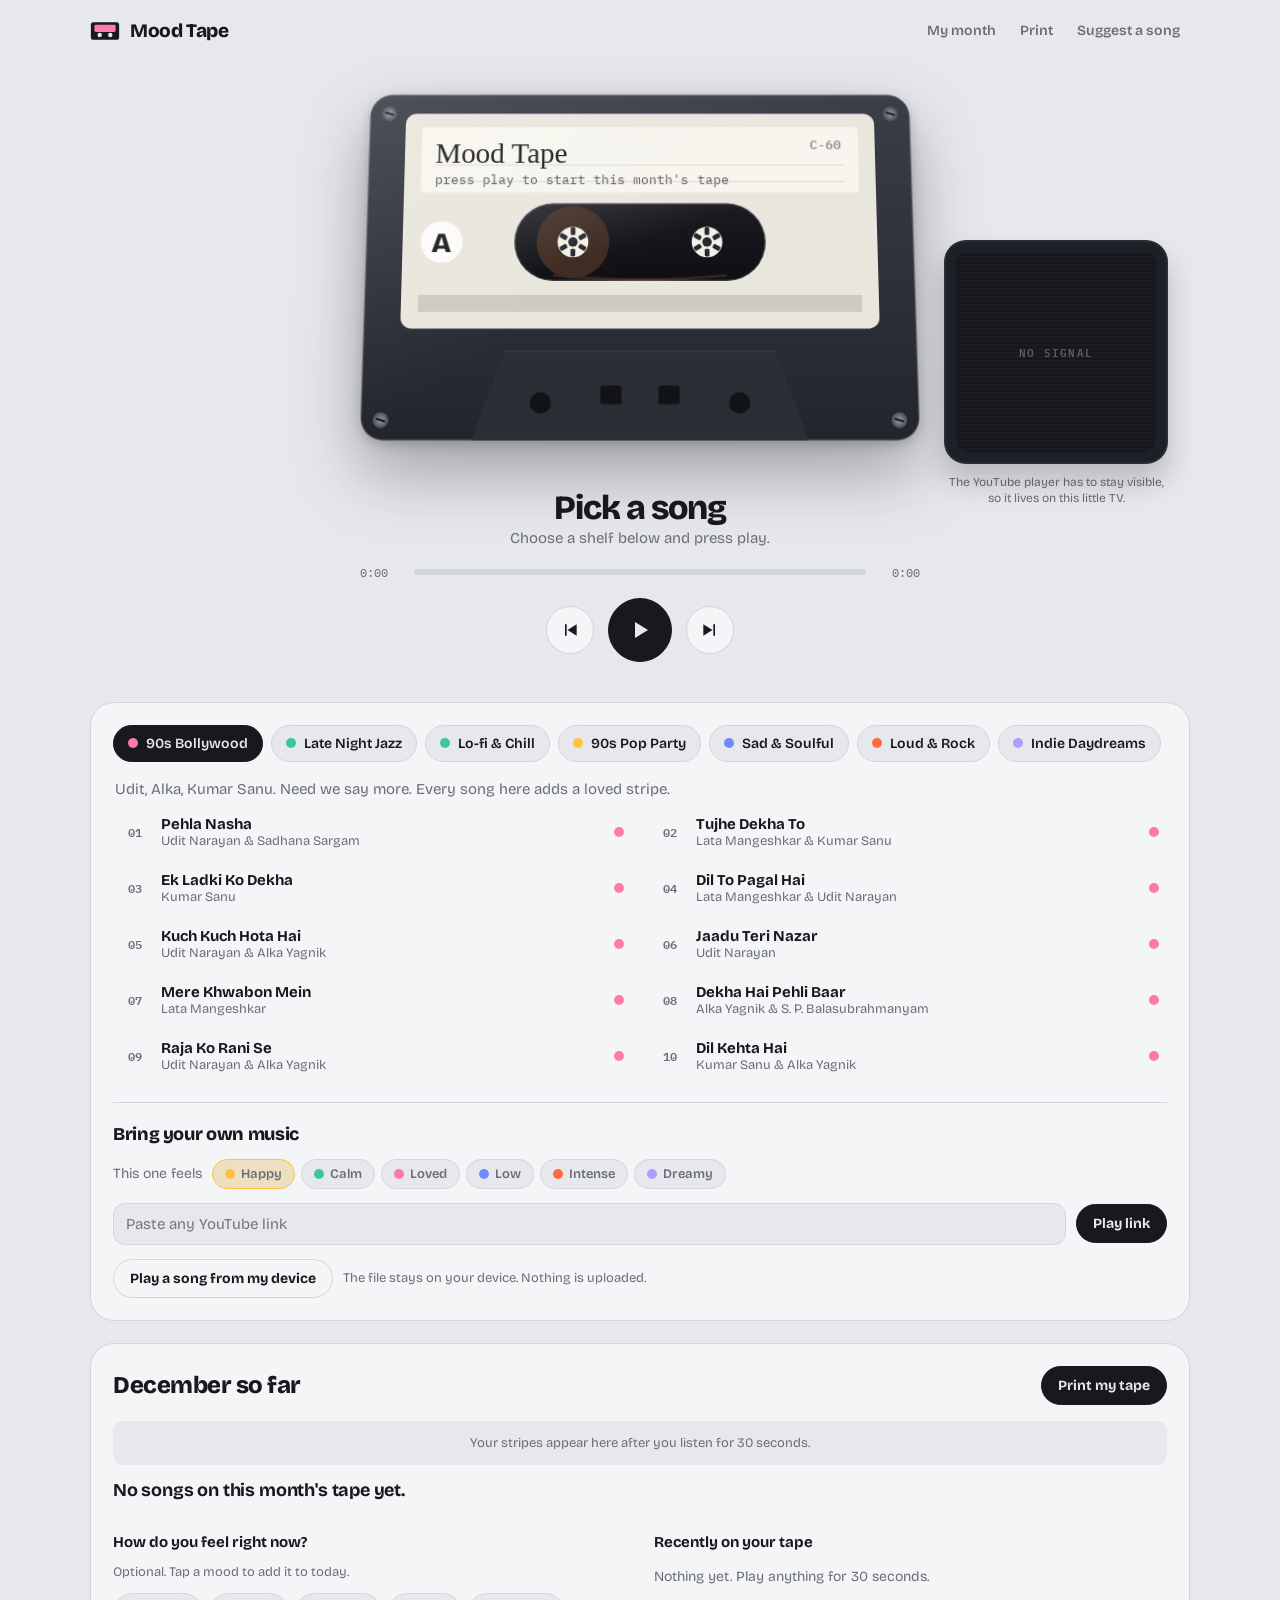
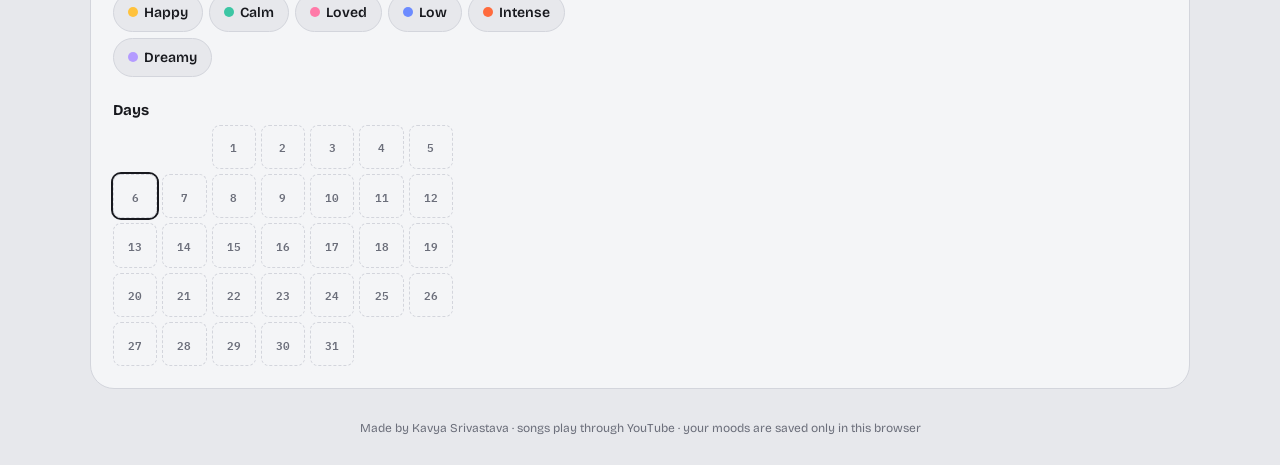
==== index.html @ 95b9fbf2 "Mood Tape: music player with monthly mood cassette and print studio Co-Authored-By: Claude Opus 5.5 " ====
<!doctype html>
<html lang="en">
<head>
<meta charset="utf-8">
<meta name="viewport" content="width=device-width, initial-scale=1, viewport-fit=cover">
<title>Mood Tape</title>
<meta name="description" content="Listen to music and watch your month turn into a cassette of moods.">
<link rel="preconnect" href="https://fonts.googleapis.com">
<link rel="preconnect" href="https://fonts.gstatic.com" crossorigin>
<link rel="stylesheet" href="https://fonts.googleapis.com/css2?family=Bricolage+Grotesque:opsz,wght@12..96,400;12..96,600;12..96,800&family=IBM+Plex+Mono:wght@400;600&family=Permanent+Marker&display=swap">
<link rel="stylesheet" href="style.css">
</head>
<body>

<header class="top">
  <a class="brand" href="#listen">
    <svg viewBox="0 0 34 22" aria-hidden="true"><rect x="1" y="1" width="32" height="20" rx="3" fill="currentColor"/><rect x="5" y="4" width="24" height="8" rx="1.5" fill="#FF7AA8"/><circle cx="11" cy="15.5" r="2.5" fill="var(--bg)"/><circle cx="23" cy="15.5" r="2.5" fill="var(--bg)"/></svg>
    Mood Tape
  </a>
  <nav>
    <a href="#month">My month</a>
    <a href="print.html">Print</a>
    <button class="link" id="suggestBtn">Suggest a song</button>
  </nav>
</header>

<main>
  <p class="warn" id="fileWarn" hidden>You opened this file straight from your computer, so YouTube songs won't play. Run it from a local server or the live site. See README.md.</p>

  <!-- ===== Stage: one cassette ===== -->
  <section class="stage" id="listen">
    <div class="deck">
      <div class="cassette-holder" id="cassette"></div>
      <div class="now">
        <span class="moodtag" id="nowMood"></span>
        <h1 id="nowTitle">Pick a song</h1>
        <p id="nowArtist">Choose a shelf below and press play.</p>
      </div>
      <div class="progress">
        <span id="tCur">0:00</span>
        <div class="bar" id="seek" role="slider" aria-label="Song position" aria-valuemin="0" aria-valuemax="100" aria-valuenow="0" tabindex="0"><i id="fill"></i></div>
        <span id="tDur">0:00</span>
      </div>
      <div class="controls">
        <button class="ctl" id="prevBtn" aria-label="Previous song"><svg viewBox="0 0 24 24"><path d="M6 5h2v14H6zM20 5v14L9 12z"/></svg></button>
        <button class="ctl play" id="playBtn" aria-label="Play"><svg viewBox="0 0 24 24" id="playIcon"><path d="M7 4v16l13-8z"/></svg></button>
        <button class="ctl" id="nextBtn" aria-label="Next song"><svg viewBox="0 0 24 24"><path d="M16 5h2v14h-2zM4 5v14l11-7z"/></svg></button>
      </div>
    </div>
    <aside class="screen">
      <div class="screen-frame"><div id="yt"></div><div class="screen-off" id="screenOff">no signal</div></div>
      <p>The YouTube player has to stay visible, so it lives on this little TV.</p>
    </aside>
  </section>

  <!-- ===== Shelves ===== -->
  <section class="shelves">
    <div class="tabs" id="tabs" role="tablist" aria-label="Music shelves"></div>
    <p class="blurb" id="blurb"></p>
    <ol class="songs" id="songs"></ol>

    <div class="byo">
      <h2>Bring your own music</h2>
      <div class="byo-mood">
        <span>This one feels</span>
        <div class="chips" id="byoMoods"></div>
      </div>
      <form class="byo-row" id="linkForm">
        <label class="sr" for="linkIn">YouTube link</label>
        <input id="linkIn" type="url" placeholder="Paste any YouTube link" autocomplete="off">
        <button class="btn" type="submit">Play link</button>
      </form>
      <div class="byo-row">
        <label class="btn ghost" for="fileIn">Play a song from my device</label>
        <input id="fileIn" type="file" accept="audio/*" class="sr">
        <span class="hint">The file stays on your device. Nothing is uploaded.</span>
      </div>
    </div>
  </section>

  <!-- ===== My month ===== -->
  <section class="month" id="month">
    <div class="month-head">
      <h2 id="monthTitle">My month</h2>
      <a class="btn" href="print.html">Print my tape</a>
    </div>
    <div class="stripes" id="stripes"></div>
    <p class="insight" id="insight"></p>
    <div class="legend" id="legend"></div>

    <div class="month-grid">
      <div>
        <h3>How do you feel right now?</h3>
        <p class="hint">Optional. Tap a mood to add it to today.</p>
        <div class="chips big" id="checkin"></div>
        <h3 class="mt">Days</h3>
        <div class="cal" id="cal"></div>
      </div>
      <div>
        <h3>Recently on your tape</h3>
        <ol class="recent" id="recent"></ol>
      </div>
    </div>
  </section>
</main>

<footer>Made by Kavya Srivastava · songs play through YouTube · your moods are saved only in this browser</footer>

<div class="toast" id="toast" role="status" aria-live="polite"></div>
<audio id="audio" preload="metadata"></audio>

<script src="songs.js"></script>
<script src="shared.js"></script>
<script src="app.js"></script>
<script src="https://www.youtube.com/iframe_api"></script>
</body>
</html>
---- style.css ----
/* Mood Tape: one realistic cassette in the middle of a quiet page. */
:root{
  --bg:#E7E8EC; --panel:#F4F5F7; --ink:#18191E; --muted:#6B6E7A; --line:#D3D5DC; --accent:#FF7AA8;
  --f-ui:"Bricolage Grotesque",system-ui,-apple-system,"Segoe UI",sans-serif;
  --f-mono:"IBM Plex Mono",ui-monospace,Menlo,Consolas,monospace;
  --f-hand:"Permanent Marker","Marker Felt",cursive;
}
@media (prefers-color-scheme:dark){
  :root{ --bg:#111216; --panel:#1A1B21; --ink:#ECEDF2; --muted:#8E91A0; --line:#2A2C35; color-scheme:dark }
}
*{box-sizing:border-box}
html{scroll-behavior:smooth}
body{margin:0;background:var(--bg);color:var(--ink);font-family:var(--f-ui);-webkit-font-smoothing:antialiased;font-size:15px;
  padding-left:max(16px,env(safe-area-inset-left));padding-right:max(16px,env(safe-area-inset-right))}
button,input{font:inherit;color:inherit}
button{cursor:pointer}
:focus-visible{outline:2px solid var(--accent);outline-offset:2px;border-radius:6px}
.sr{position:absolute;width:1px;height:1px;overflow:hidden;clip:rect(0 0 0 0);white-space:nowrap}
.hint{color:var(--muted);font-size:13px}
h2{font-size:24px;font-weight:800;letter-spacing:-.02em;margin:0}
h3{font-size:15px;font-weight:700;margin:0 0 6px}
.mt{margin-top:24px}

.top{max-width:1100px;margin:0 auto;display:flex;align-items:center;gap:16px;padding-block:calc(14px + env(safe-area-inset-top)) 14px}
.brand{display:flex;align-items:center;gap:10px;font-weight:800;font-size:19px;letter-spacing:-.02em;text-decoration:none;color:var(--ink);margin-right:auto}
.brand svg{width:30px;height:20px}
nav{display:flex;gap:4px;flex-wrap:wrap}
nav a,.link{color:var(--muted);text-decoration:none;font-weight:600;font-size:14px;padding:8px 10px;border-radius:999px;background:none;border:0}
nav a:hover,.link:hover{color:var(--ink)}
main{max-width:1100px;margin:0 auto}
.warn{background:#FFE7A3;color:#3A2F00;border-radius:12px;padding:12px 14px;font-size:14px}

/* stage */
.stage{display:grid;grid-template-columns:1fr minmax(0,560px) 1fr;align-items:center;gap:24px;padding-block:24px 40px}
.deck{grid-column:2;display:flex;flex-direction:column;align-items:center;gap:18px;min-width:0}
.cassette-holder{width:100%;perspective:900px}
.cassette{width:100%;height:auto;display:block;filter:drop-shadow(0 28px 34px rgba(0,0,0,.28)) drop-shadow(0 4px 6px rgba(0,0,0,.2));transform:rotateX(6deg);transition:transform .6s cubic-bezier(.2,.8,.2,1)}
.cassette.playing{transform:rotateX(0) translateY(-4px)}
.cassette .hub{transform-box:fill-box;transform-origin:center}
.cassette.playing .hub{animation:spin 1.6s linear infinite}
@keyframes spin{to{transform:rotate(-360deg)}}
.now{text-align:center;min-width:0;max-width:100%}
.now h1{font-size:clamp(24px,4vw,34px);font-weight:800;letter-spacing:-.03em;margin:8px 0 2px;line-height:1.1;text-wrap:balance;overflow-wrap:anywhere}
.now p{margin:0;color:var(--muted)}
.moodtag{display:inline-flex;align-items:center;gap:6px;font:600 11px var(--f-mono);letter-spacing:.1em;text-transform:uppercase;color:var(--muted);min-height:16px}
.moodtag i{width:10px;height:10px;border-radius:50%}
.progress{display:grid;grid-template-columns:44px 1fr 44px;gap:10px;align-items:center;width:100%;font:400 12px var(--f-mono);color:var(--muted);font-variant-numeric:tabular-nums}
.progress span:last-child{text-align:right}
.bar{height:6px;border-radius:3px;background:var(--line);cursor:pointer;position:relative}
.bar i{position:absolute;left:0;top:0;bottom:0;width:0;border-radius:3px;background:var(--ink)}
.controls{display:flex;gap:14px;align-items:center}
.ctl{width:48px;height:48px;border-radius:50%;border:1px solid var(--line);background:var(--panel);display:grid;place-items:center}
.ctl svg{width:20px;height:20px;fill:var(--ink)}
.ctl.play{width:64px;height:64px;background:var(--ink);border-color:var(--ink)}
.ctl.play svg{fill:var(--bg);width:24px;height:24px}
.ctl:active{transform:scale(.95)}

.screen{grid-column:3;justify-self:start;width:224px;text-align:center}
.screen-frame{position:relative;width:224px;height:224px;border-radius:22px;background:#1E2027;padding:12px;box-shadow:inset 0 0 0 2px rgba(255,255,255,.06),0 18px 30px rgba(0,0,0,.2)}
.screen-frame iframe,#yt{width:200px;height:200px;border-radius:12px;display:block}
.screen-off{position:absolute;inset:12px;border-radius:12px;display:grid;place-items:center;background:repeating-linear-gradient(0deg,#16171C 0 2px,#1B1C22 2px 4px);color:#5A5D69;font:600 11px var(--f-mono);letter-spacing:.12em;text-transform:uppercase;pointer-events:none}
.screen p{font-size:12px;color:var(--muted);line-height:1.4;margin:10px 4px 0}

/* shelves */
.shelves,.month{background:var(--panel);border:1px solid var(--line);border-radius:24px;padding:22px;margin-bottom:22px}
.tabs{display:flex;gap:8px;overflow-x:auto;padding-bottom:4px;scrollbar-width:thin}
.tab{flex:none;display:flex;align-items:center;gap:8px;border:1px solid var(--line);background:var(--bg);border-radius:999px;padding:9px 14px;font-weight:600;font-size:14px;white-space:nowrap}
.tab i{width:10px;height:10px;border-radius:50%}
.tab[aria-selected="true"]{background:var(--ink);color:var(--bg);border-color:var(--ink)}
.blurb{color:var(--muted);margin:14px 2px 8px}
.songs{list-style:none;margin:0;padding:0;display:grid;grid-template-columns:repeat(2,minmax(0,1fr));gap:4px 16px}
.song{display:grid;grid-template-columns:28px minmax(0,1fr) auto;gap:12px;align-items:center;width:100%;text-align:left;background:none;border:0;border-radius:12px;padding:9px 8px}
.song:hover{background:var(--bg)}
.song.on{background:var(--bg)}
.song .n{font:600 12px var(--f-mono);color:var(--muted);text-align:center}
.song.on .n{color:var(--accent)}
.song b{display:block;font-weight:700;white-space:nowrap;overflow:hidden;text-overflow:ellipsis}
.song small{display:block;color:var(--muted);font-size:13px;white-space:nowrap;overflow:hidden;text-overflow:ellipsis}
.song .dot{width:10px;height:10px;border-radius:50%}

.byo{border-top:1px solid var(--line);margin-top:20px;padding-top:20px;display:flex;flex-direction:column;gap:14px}
.byo h2{font-size:18px}
.byo-mood{display:flex;flex-wrap:wrap;align-items:center;gap:10px;font-size:14px;color:var(--muted)}
.byo-row{display:flex;flex-wrap:wrap;gap:10px;align-items:center}
.byo-row input[type=url]{flex:1 1 240px;min-width:0;background:var(--bg);border:1px solid var(--line);border-radius:12px;padding:11px 12px}
.btn{display:inline-flex;align-items:center;gap:8px;border:1px solid var(--ink);background:var(--ink);color:var(--bg);border-radius:999px;padding:10px 16px;font-weight:700;font-size:14px;text-decoration:none;cursor:pointer}
.btn.ghost{background:none;color:var(--ink);border-color:var(--line)}
.chips{display:flex;flex-wrap:wrap;gap:6px}
.chip{display:inline-flex;align-items:center;gap:6px;border:1.5px solid var(--line);background:var(--bg);border-radius:999px;padding:6px 12px;font-weight:600;font-size:13px}
.chip i{width:10px;height:10px;border-radius:50%}
.chip[aria-pressed="true"]{border-color:var(--c);background:color-mix(in srgb,var(--c) 25%,var(--bg))}
.chips.big .chip{padding:10px 14px;font-size:14px}

/* month */
.month-head{display:flex;flex-wrap:wrap;align-items:center;justify-content:space-between;gap:12px;margin-bottom:16px}
.stripes{display:flex;height:44px;border-radius:10px;overflow:hidden;background:var(--bg)}
.stripes i{flex:1 1 0;min-width:2px}
.stripes .empty{flex:1;display:grid;place-items:center;color:var(--muted);font-size:13px}
.insight{font-size:18px;font-weight:700;margin:14px 0 8px;letter-spacing:-.01em}
.legend{display:flex;flex-wrap:wrap;gap:6px 14px;font-size:13px;color:var(--muted)}
.legend span{display:inline-flex;align-items:center;gap:6px}
.legend i{width:10px;height:10px;border-radius:3px}
.month-grid{display:grid;grid-template-columns:1fr 1fr;gap:28px;margin-top:24px}
.cal{display:grid;grid-template-columns:repeat(7,minmax(0,1fr));gap:5px;max-width:340px}
.cal span{aspect-ratio:1;border-radius:8px;border:1.5px dashed var(--line);display:grid;place-items:center;font:600 11px var(--f-mono);color:var(--muted)}
.cal span.has{border:0;color:#18191E}
.cal span.today{box-shadow:0 0 0 2px var(--ink)}
.recent{list-style:none;margin:8px 0 0;padding:0;display:flex;flex-direction:column}
.recent li{display:grid;grid-template-columns:10px minmax(0,1fr) auto;gap:12px;align-items:center;padding:9px 0;border-bottom:1px solid var(--line);font-size:14px}
.recent li i{width:10px;height:10px;border-radius:50%}
.recent li span{white-space:nowrap;overflow:hidden;text-overflow:ellipsis}
.recent li small{color:var(--muted);font:400 11px var(--f-mono)}
.recent .none{color:var(--muted);display:block;border:0}

footer{max-width:1100px;margin:0 auto;padding-block:10px calc(30px + env(safe-area-inset-bottom));color:var(--muted);font-size:12px;text-align:center}
.toast{position:fixed;left:50%;bottom:calc(20px + env(safe-area-inset-bottom));transform:translate(-50%,20px);opacity:0;background:var(--ink);color:var(--bg);padding:10px 16px;border-radius:999px;font-weight:600;font-size:14px;transition:all .25s;pointer-events:none;max-width:calc(100% - 32px);text-align:center;z-index:9}
.toast.show{opacity:1;transform:translate(-50%,0)}

@media (max-width:980px){
  .stage{grid-template-columns:1fr}
  .deck{grid-column:1;max-width:560px;margin:0 auto;width:100%}
  .screen{grid-column:1;justify-self:center}
}
@media (max-width:680px){
  .songs{grid-template-columns:1fr}
  .month-grid{grid-template-columns:1fr}
}
@media (prefers-reduced-motion:reduce){
  html{scroll-behavior:auto}
  .cassette.playing .hub{animation:none}
  .cassette{transition:none}
}
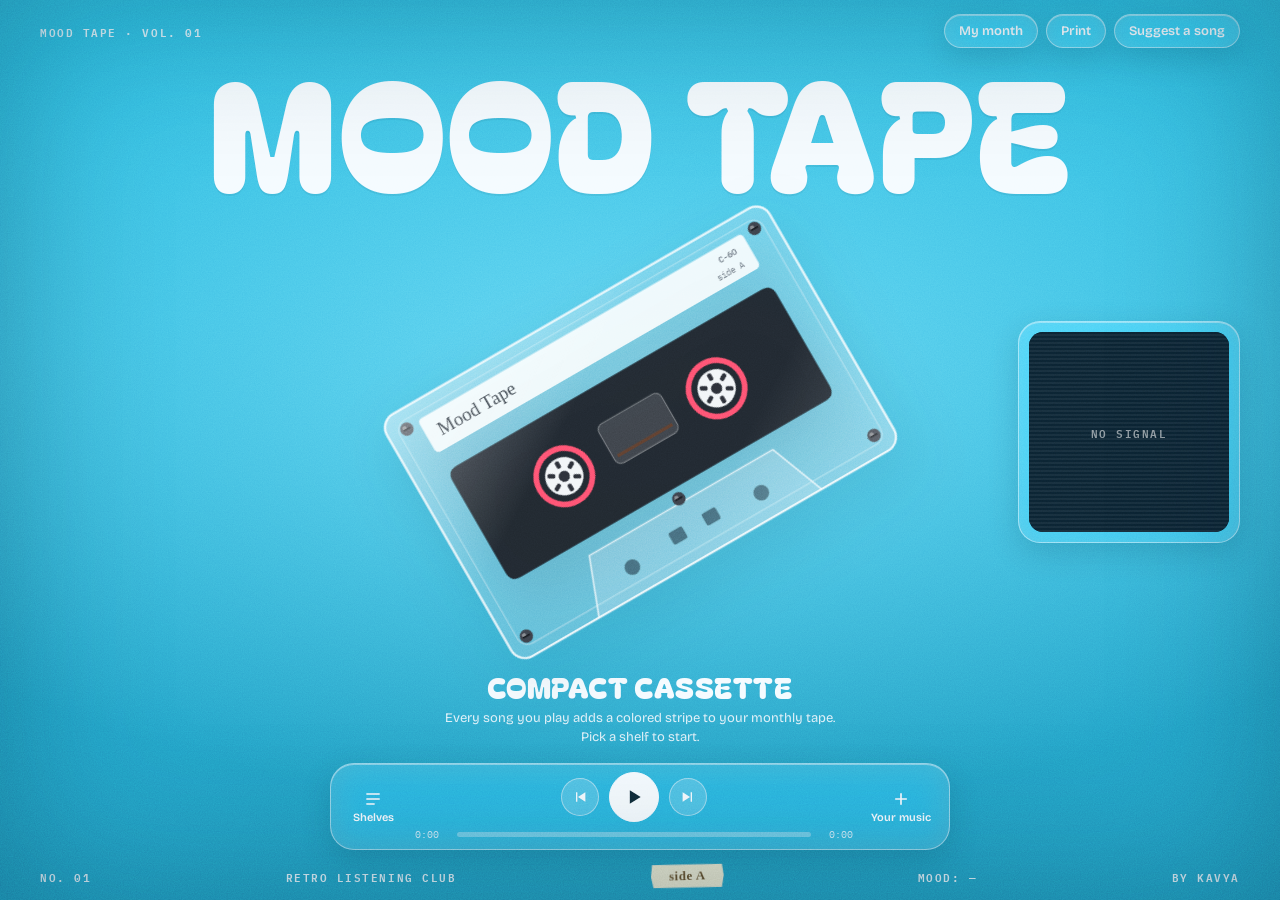
==== commit fd798fb5: "Poster-style landing page: one screen, glass panels, see-through cassette Co-Authored-By: Claude Opu" ====
--- a/index.html
+++ b/index.html
@@ -7,105 +7,113 @@
 <meta name="description" content="Listen to music and watch your month turn into a cassette of moods.">
 <link rel="preconnect" href="https://fonts.googleapis.com">
 <link rel="preconnect" href="https://fonts.gstatic.com" crossorigin>
-<link rel="stylesheet" href="https://fonts.googleapis.com/css2?family=Bricolage+Grotesque:opsz,wght@12..96,400;12..96,600;12..96,800&family=IBM+Plex+Mono:wght@400;600&family=Permanent+Marker&display=swap">
-<link rel="stylesheet" href="style.css">
+<link rel="stylesheet" href="https://fonts.googleapis.com/css2?family=Bagel+Fat+One&family=Bricolage+Grotesque:opsz,wght@12..96,400;12..96,600;12..96,800&family=IBM+Plex+Mono:wght@400;600&family=Permanent+Marker&display=swap">
+<link rel="stylesheet" href="poster.css">
 </head>
 <body>
+<div class="grain" aria-hidden="true"></div>
 
-<header class="top">
-  <a class="brand" href="#listen">
-    <svg viewBox="0 0 34 22" aria-hidden="true"><rect x="1" y="1" width="32" height="20" rx="3" fill="currentColor"/><rect x="5" y="4" width="24" height="8" rx="1.5" fill="#FF7AA8"/><circle cx="11" cy="15.5" r="2.5" fill="var(--bg)"/><circle cx="23" cy="15.5" r="2.5" fill="var(--bg)"/></svg>
-    Mood Tape
-  </a>
-  <nav>
-    <a href="#month">My month</a>
-    <a href="print.html">Print</a>
-    <button class="link" id="suggestBtn">Suggest a song</button>
-  </nav>
-</header>
+<div class="poster">
+  <header class="bar">
+    <span class="tiny">MOOD TAPE · VOL. 01</span>
+    <div class="glass-row">
+      <button class="glass pill" data-open="month">My month</button>
+      <a class="glass pill" href="print.html">Print</a>
+      <button class="glass pill hide-sm" id="suggestBtn">Suggest a song</button>
+    </div>
+  </header>
 
-<main>
-  <p class="warn" id="fileWarn" hidden>You opened this file straight from your computer, so YouTube songs won't play. Run it from a local server or the live site. See README.md.</p>
+  <h1 class="title">MOOD TAPE</h1>
 
-  <!-- ===== Stage: one cassette ===== -->
-  <section class="stage" id="listen">
-    <div class="deck">
-      <div class="cassette-holder" id="cassette"></div>
-      <div class="now">
-        <span class="moodtag" id="nowMood"></span>
-        <h1 id="nowTitle">Pick a song</h1>
-        <p id="nowArtist">Choose a shelf below and press play.</p>
-      </div>
-      <div class="progress">
-        <span id="tCur">0:00</span>
-        <div class="bar" id="seek" role="slider" aria-label="Song position" aria-valuemin="0" aria-valuemax="100" aria-valuenow="0" tabindex="0"><i id="fill"></i></div>
-        <span id="tDur">0:00</span>
-      </div>
-      <div class="controls">
+  <div class="center">
+    <div class="tape" id="cassette"></div>
+    <aside class="tv glass" id="tv">
+      <div class="tv-screen"><div id="yt"></div><div class="tv-off" id="screenOff">no signal</div></div>
+    </aside>
+  </div>
+
+  <div class="caption">
+    <h2 id="nowTitle">Compact Cassette</h2>
+    <p id="nowArtist">Every song you play adds a colored stripe to your monthly tape. Pick a shelf to start.</p>
+  </div>
+
+  <div class="dock glass">
+    <button class="ghostbtn" data-open="shelves" aria-label="Open music shelves">
+      <svg viewBox="0 0 24 24"><path d="M4 5h16v2H4zm0 6h16v2H4zm0 6h10v2H4z"/></svg><span>Shelves</span>
+    </button>
+    <div class="player">
+      <div class="ctrls">
         <button class="ctl" id="prevBtn" aria-label="Previous song"><svg viewBox="0 0 24 24"><path d="M6 5h2v14H6zM20 5v14L9 12z"/></svg></button>
         <button class="ctl play" id="playBtn" aria-label="Play"><svg viewBox="0 0 24 24" id="playIcon"><path d="M7 4v16l13-8z"/></svg></button>
         <button class="ctl" id="nextBtn" aria-label="Next song"><svg viewBox="0 0 24 24"><path d="M16 5h2v14h-2zM4 5v14l11-7z"/></svg></button>
       </div>
-    </div>
-    <aside class="screen">
-      <div class="screen-frame"><div id="yt"></div><div class="screen-off" id="screenOff">no signal</div></div>
-      <p>The YouTube player has to stay visible, so it lives on this little TV.</p>
-    </aside>
-  </section>
-
-  <!-- ===== Shelves ===== -->
-  <section class="shelves">
-    <div class="tabs" id="tabs" role="tablist" aria-label="Music shelves"></div>
-    <p class="blurb" id="blurb"></p>
-    <ol class="songs" id="songs"></ol>
-
-    <div class="byo">
-      <h2>Bring your own music</h2>
-      <div class="byo-mood">
-        <span>This one feels</span>
-        <div class="chips" id="byoMoods"></div>
-      </div>
-      <form class="byo-row" id="linkForm">
-        <label class="sr" for="linkIn">YouTube link</label>
-        <input id="linkIn" type="url" placeholder="Paste any YouTube link" autocomplete="off">
-        <button class="btn" type="submit">Play link</button>
-      </form>
-      <div class="byo-row">
-        <label class="btn ghost" for="fileIn">Play a song from my device</label>
-        <input id="fileIn" type="file" accept="audio/*" class="sr">
-        <span class="hint">The file stays on your device. Nothing is uploaded.</span>
+      <div class="progress">
+        <span id="tCur">0:00</span>
+        <div class="bar-track" id="seek" role="slider" aria-label="Song position" aria-valuemin="0" aria-valuemax="100" aria-valuenow="0" tabindex="0"><i id="fill"></i></div>
+        <span id="tDur">0:00</span>
       </div>
     </div>
-  </section>
+    <button class="ghostbtn" data-open="byo" aria-label="Add your own music">
+      <svg viewBox="0 0 24 24"><path d="M11 5h2v6h6v2h-6v6h-2v-6H5v-2h6z"/></svg><span>Your music</span>
+    </button>
+  </div>
 
-  <!-- ===== My month ===== -->
-  <section class="month" id="month">
-    <div class="month-head">
-      <h2 id="monthTitle">My month</h2>
-      <a class="btn" href="print.html">Print my tape</a>
+  <footer class="foot tiny">
+    <span>No. 01</span>
+    <span class="hide-sm">Retro listening club</span>
+    <span class="masking" id="masking">side A</span>
+    <span class="hide-sm" id="moodNow">mood: —</span>
+    <span>by Kavya</span>
+  </footer>
+</div>
+
+<!-- ===== Glass panels (open on top, nothing scrolls on the page) ===== -->
+<div class="scrim" id="scrim" hidden></div>
+
+<section class="panel glass" id="panel-shelves" hidden role="dialog" aria-modal="true" aria-labelledby="shelvesH">
+  <div class="panel-head"><h3 id="shelvesH">Shelves</h3><button class="x" data-close aria-label="Close">×</button></div>
+  <div class="tabs" id="tabs" role="tablist" aria-label="Music shelves"></div>
+  <p class="blurb" id="blurb"></p>
+  <ol class="songs" id="songs"></ol>
+</section>
+
+<section class="panel glass" id="panel-byo" hidden role="dialog" aria-modal="true" aria-labelledby="byoH">
+  <div class="panel-head"><h3 id="byoH">Your music</h3><button class="x" data-close aria-label="Close">×</button></div>
+  <p class="blurb">First pick how it feels. That color goes on your tape.</p>
+  <div class="chips" id="byoMoods"></div>
+  <form class="row" id="linkForm">
+    <label class="sr" for="linkIn">YouTube link</label>
+    <input id="linkIn" type="url" placeholder="Paste any YouTube link" autocomplete="off">
+    <button class="solid" type="submit">Play link</button>
+  </form>
+  <div class="row">
+    <label class="solid outline" for="fileIn">Play a song from my device</label>
+    <input id="fileIn" type="file" accept="audio/*" class="sr">
+  </div>
+  <p class="small">Files stay on your device. Nothing is uploaded.</p>
+</section>
+
+<section class="panel glass wide" id="panel-month" hidden role="dialog" aria-modal="true" aria-labelledby="monthTitle">
+  <div class="panel-head"><h3 id="monthTitle">My month</h3><button class="x" data-close aria-label="Close">×</button></div>
+  <div class="stripes" id="stripes"></div>
+  <p class="insight" id="insight"></p>
+  <div class="legend" id="legend"></div>
+  <div class="month-grid">
+    <div>
+      <h4>How do you feel right now?</h4>
+      <div class="chips" id="checkin"></div>
+      <h4 class="mt">Days</h4>
+      <div class="cal" id="cal"></div>
     </div>
-    <div class="stripes" id="stripes"></div>
-    <p class="insight" id="insight"></p>
-    <div class="legend" id="legend"></div>
+    <div>
+      <h4>Recently on your tape</h4>
+      <ol class="recent" id="recent"></ol>
+      <a class="solid mt" href="print.html">Print my tape</a>
+    </div>
+  </div>
+</section>
 
-    <div class="month-grid">
-      <div>
-        <h3>How do you feel right now?</h3>
-        <p class="hint">Optional. Tap a mood to add it to today.</p>
-        <div class="chips big" id="checkin"></div>
-        <h3 class="mt">Days</h3>
-        <div class="cal" id="cal"></div>
-      </div>
-      <div>
-        <h3>Recently on your tape</h3>
-        <ol class="recent" id="recent"></ol>
-      </div>
-    </div>
-  </section>
-</main>
-
-<footer>Made by Kavya Srivastava · songs play through YouTube · your moods are saved only in this browser</footer>
-
+<p class="warn glass" id="fileWarn" hidden>Opened straight from your computer, so YouTube songs won't play. Use the live site link.</p>
 <div class="toast" id="toast" role="status" aria-live="polite"></div>
 <audio id="audio" preload="metadata"></audio>
 
--- a/poster.css
+++ b/poster.css
@@ -0,0 +1,166 @@
+/* Mood Tape landing: a grainy retro poster. One screen, no scrolling. Everything else opens in glass panels. */
+:root{
+  --tint:#3CC6E8;                 /* changes with the mood of the song */
+  --white:#F4FBFF;
+  --ink:#0F2A36;
+  --glass:rgba(255,255,255,.16);
+  --glass-strong:rgba(255,255,255,.24);
+  --glass-line:rgba(255,255,255,.42);
+  --f-display:"Bagel Fat One","Cooper Black","Arial Black",sans-serif;
+  --f-ui:"Bricolage Grotesque",system-ui,-apple-system,"Segoe UI",sans-serif;
+  --f-mono:"IBM Plex Mono",ui-monospace,Menlo,monospace;
+  --f-hand:"Permanent Marker","Marker Felt",cursive;
+  color-scheme:dark;
+}
+*{box-sizing:border-box}
+[hidden]{display:none!important}
+html,body{height:100%;margin:0;overflow:hidden}
+body{
+  font-family:var(--f-ui);color:var(--white);-webkit-font-smoothing:antialiased;
+  background:
+    radial-gradient(120% 80% at 50% 42%, color-mix(in srgb, var(--tint) 55%, #8FE6FF) 0%, transparent 60%),
+    radial-gradient(140% 100% at 50% 100%, color-mix(in srgb, var(--tint) 45%, #0B6F96) 0%, transparent 70%),
+    linear-gradient(180deg, color-mix(in srgb, var(--tint) 40%, #22B4DD), color-mix(in srgb, var(--tint) 35%, #128FBF));
+  transition:background .8s ease;
+}
+/* film grain + dust */
+.grain{position:fixed;inset:-50%;pointer-events:none;z-index:50;opacity:.22;mix-blend-mode:overlay;
+  background-image:url("data:image/svg+xml;utf8,<svg xmlns='http://www.w3.org/2000/svg' width='220' height='220'><filter id='n'><feTurbulence type='fractalNoise' baseFrequency='.85' numOctaves='3' stitchTiles='stitch'/><feColorMatrix values='0 0 0 0 1  0 0 0 0 1  0 0 0 0 1  0 0 0 .9 0'/></filter><rect width='100%' height='100%' filter='url(%23n)'/></svg>");
+  animation:grain 1.2s steps(4) infinite}
+@keyframes grain{0%{transform:translate(0,0)}25%{transform:translate(-3%,2%)}50%{transform:translate(2%,-3%)}75%{transform:translate(-2%,-1%)}100%{transform:translate(0,0)}}
+body::after{content:"";position:fixed;inset:0;pointer-events:none;z-index:49;box-shadow:inset 0 0 160px rgba(0,30,50,.35)}
+
+button,input{font:inherit;color:inherit}
+button{cursor:pointer}
+:focus-visible{outline:2px solid var(--white);outline-offset:3px;border-radius:10px}
+.sr{position:absolute;width:1px;height:1px;overflow:hidden;clip:rect(0 0 0 0);white-space:nowrap}
+.tiny{font:600 11px var(--f-mono);letter-spacing:.14em;text-transform:uppercase;color:rgba(244,251,255,.85)}
+
+/* glass */
+.glass{background:var(--glass);border:1px solid var(--glass-line);backdrop-filter:blur(18px) saturate(140%);-webkit-backdrop-filter:blur(18px) saturate(140%);
+  box-shadow:0 10px 30px rgba(0,40,60,.18), inset 0 1px 0 rgba(255,255,255,.35)}
+.pill{display:inline-flex;align-items:center;border-radius:999px;padding:8px 14px;font-weight:600;font-size:13px;text-decoration:none;color:var(--white)}
+.pill:hover{background:var(--glass-strong)}
+
+/* poster layout: exactly one screen */
+.poster{position:relative;z-index:1;height:100%;display:flex;flex-direction:column;align-items:center;
+  padding:calc(14px + env(safe-area-inset-top)) max(16px,env(safe-area-inset-right)) calc(12px + env(safe-area-inset-bottom)) max(16px,env(safe-area-inset-left))}
+.bar{width:100%;max-width:1200px;display:flex;align-items:center;justify-content:space-between;gap:10px;flex:none}
+.glass-row{display:flex;gap:8px}
+.title{flex:none;margin:clamp(4px,1.5vh,16px) 0 0;font-family:var(--f-display);font-weight:400;line-height:.86;letter-spacing:.01em;text-align:center;
+  font-size:clamp(54px, min(15vw, 17vh), 210px);color:var(--white);text-shadow:0 2px 0 rgba(0,40,60,.08)}
+.center{flex:1 1 auto;min-height:0;width:100%;max-width:1200px;position:relative;display:flex;align-items:center;justify-content:center}
+.tape{height:100%;max-height:480px;aspect-ratio:474/422;max-width:min(560px,100%);display:grid;place-items:center}
+/* the svg is 84% of the box so the -30deg tilt always fits inside it */
+.tape svg{width:84%;height:auto;overflow:visible;transform:rotate(-30deg);transition:transform .9s cubic-bezier(.2,.8,.2,1);filter:drop-shadow(0 24px 30px rgba(0,40,60,.28))}
+.tape.playing svg{transform:rotate(-24deg)}
+.tape .hub{transform-box:fill-box;transform-origin:center}
+.tape.playing .hub{animation:spin 1.8s linear infinite}
+@keyframes spin{to{transform:rotate(-360deg)}}
+
+.tv{position:absolute;right:0;top:50%;transform:translateY(-50%);border-radius:22px;padding:10px}
+.tv-screen{position:relative;width:200px;height:200px;border-radius:14px;overflow:hidden;background:#0B2230}
+.tv-screen iframe,#yt{width:200px;height:200px;display:block}
+.tv-off{position:absolute;inset:0;display:grid;place-items:center;font:600 11px var(--f-mono);letter-spacing:.14em;text-transform:uppercase;color:rgba(255,255,255,.5);
+  background:repeating-linear-gradient(0deg,rgba(255,255,255,.05) 0 2px,transparent 2px 4px),#0B2230;pointer-events:none}
+
+.caption{flex:none;text-align:center;max-width:640px;min-width:0}
+.caption h2{margin:0;font-family:var(--f-display);font-weight:400;font-size:clamp(20px,3.2vh,30px);letter-spacing:.02em;line-height:1.1;text-transform:uppercase;overflow-wrap:anywhere}
+.caption p{margin:6px auto 0;font-size:clamp(11px,1.6vh,13px);line-height:1.45;color:rgba(244,251,255,.86);max-width:52ch}
+
+.dock{flex:none;margin-top:clamp(8px,1.8vh,18px);display:flex;align-items:center;gap:10px;border-radius:24px;padding:8px 10px;width:min(620px,100%)}
+.ghostbtn{display:flex;flex-direction:column;align-items:center;gap:2px;background:none;border:0;border-radius:14px;padding:6px 8px;font-size:11px;font-weight:600;color:var(--white);min-width:64px}
+.ghostbtn:hover{background:var(--glass-strong)}
+.ghostbtn svg{width:20px;height:20px;fill:var(--white)}
+.player{flex:1;min-width:0;display:flex;flex-direction:column;gap:6px;align-items:center}
+.ctrls{display:flex;gap:10px;align-items:center}
+.ctl{width:38px;height:38px;border-radius:50%;border:1px solid var(--glass-line);background:var(--glass);display:grid;place-items:center}
+.ctl svg{width:16px;height:16px;fill:var(--white)}
+.ctl.play{width:50px;height:50px;background:var(--white);border-color:var(--white)}
+.ctl.play svg{fill:var(--ink);width:20px;height:20px}
+.progress{display:grid;grid-template-columns:34px 1fr 34px;gap:8px;align-items:center;width:100%;font:400 10px var(--f-mono);color:rgba(244,251,255,.8);font-variant-numeric:tabular-nums}
+.progress span:last-child{text-align:right}
+.bar-track{height:5px;border-radius:3px;background:rgba(255,255,255,.28);cursor:pointer;position:relative}
+.bar-track i{position:absolute;inset:0 auto 0 0;width:0;border-radius:3px;background:var(--white)}
+
+.foot{flex:none;width:100%;max-width:1200px;display:flex;align-items:center;justify-content:space-between;gap:10px;margin-top:clamp(8px,1.6vh,16px)}
+.masking{background:rgba(245,232,200,.88);color:#5B4A2A;padding:4px 18px;transform:rotate(-2deg);font-family:var(--f-hand);letter-spacing:.04em;text-transform:none;font-size:13px;
+  clip-path:polygon(2% 0,98% 4%,100% 50%,97% 100%,3% 96%,0 50%)}
+
+/* panels */
+.scrim{position:fixed;inset:0;z-index:20;background:rgba(0,30,45,.25)}
+.panel{position:fixed;z-index:21;left:50%;top:50%;transform:translate(-50%,-50%);width:min(560px,calc(100vw - 32px));max-height:calc(100dvh - 32px);
+  border-radius:26px;padding:20px;display:flex;flex-direction:column;gap:12px;overflow:hidden;background:rgba(18,110,150,.38)}
+.panel.wide{width:min(820px,calc(100vw - 32px))}
+.panel-head{display:flex;align-items:center;justify-content:space-between}
+.panel h3{margin:0;font-family:var(--f-display);font-weight:400;font-size:28px;letter-spacing:.02em;text-transform:uppercase}
+.panel h4{margin:0 0 8px;font-size:14px}
+.x{width:36px;height:36px;border-radius:50%;border:1px solid var(--glass-line);background:var(--glass);font-size:20px;line-height:1}
+.blurb,.small{margin:0;font-size:13px;color:rgba(244,251,255,.85)}
+.tabs{display:flex;flex-wrap:wrap;gap:6px}
+.tab{display:flex;align-items:center;gap:6px;border:1px solid var(--glass-line);background:var(--glass);border-radius:999px;padding:7px 12px;font-weight:600;font-size:13px}
+.tab i{width:9px;height:9px;border-radius:50%;box-shadow:0 0 0 1.5px rgba(255,255,255,.7)}
+.tab[aria-selected="true"]{background:var(--white);color:var(--ink);border-color:var(--white)}
+.songs{list-style:none;margin:0;padding:0;display:grid;grid-template-columns:repeat(2,minmax(0,1fr));gap:2px 10px;min-height:0;overflow:auto}
+.song{display:grid;grid-template-columns:24px minmax(0,1fr) 10px;gap:10px;align-items:center;width:100%;text-align:left;background:none;border:0;border-radius:12px;padding:7px 8px}
+.song:hover,.song.on{background:var(--glass-strong)}
+.song .n{font:600 11px var(--f-mono);opacity:.75;text-align:center}
+.song b{display:block;font-weight:700;font-size:14px;white-space:nowrap;overflow:hidden;text-overflow:ellipsis}
+.song small{display:block;font-size:12px;opacity:.8;white-space:nowrap;overflow:hidden;text-overflow:ellipsis}
+.song .dot{width:10px;height:10px;border-radius:50%;box-shadow:0 0 0 1.5px rgba(255,255,255,.7)}
+.chips{display:flex;flex-wrap:wrap;gap:6px}
+.chip{display:inline-flex;align-items:center;gap:6px;border:1px solid var(--glass-line);background:var(--glass);border-radius:999px;padding:7px 12px;font-weight:600;font-size:13px}
+.chip i{width:10px;height:10px;border-radius:50%;box-shadow:0 0 0 1.5px rgba(255,255,255,.7)}
+.chip[aria-pressed="true"]{background:var(--white);color:var(--ink)}
+.row{display:flex;flex-wrap:wrap;gap:8px;align-items:center}
+.row input[type=url]{flex:1 1 220px;min-width:0;background:rgba(255,255,255,.14);border:1px solid var(--glass-line);border-radius:14px;padding:11px 12px;color:var(--white)}
+.row input::placeholder{color:rgba(244,251,255,.7)}
+.solid{display:inline-flex;align-items:center;justify-content:center;border:1px solid var(--white);background:var(--white);color:var(--ink);border-radius:999px;padding:10px 16px;font-weight:700;font-size:14px;text-decoration:none;cursor:pointer}
+.solid.outline{background:none;color:var(--white)}
+.mt{margin-top:16px}
+
+.stripes{display:flex;height:40px;border-radius:12px;overflow:hidden;background:rgba(255,255,255,.14);flex:none}
+.stripes i{flex:1 1 0;min-width:2px}
+.stripes .empty{flex:1;display:grid;place-items:center;font-size:13px;opacity:.85}
+.insight{margin:0;font-weight:700;font-size:17px}
+.legend{display:flex;flex-wrap:wrap;gap:4px 12px;font-size:12px;opacity:.9}
+.legend span{display:inline-flex;align-items:center;gap:6px}
+.legend i{width:9px;height:9px;border-radius:3px}
+.month-grid{display:grid;grid-template-columns:1fr 1fr;gap:22px;min-height:0;overflow:auto}
+.cal{display:grid;grid-template-columns:repeat(7,minmax(0,1fr));gap:4px;max-width:300px}
+.cal span{aspect-ratio:1;border-radius:7px;border:1px dashed var(--glass-line);display:grid;place-items:center;font:600 10px var(--f-mono)}
+.cal span.has{border:0;color:#10202A}
+.cal span.today{box-shadow:0 0 0 2px var(--white)}
+.recent{list-style:none;margin:0;padding:0}
+.recent li{display:grid;grid-template-columns:9px minmax(0,1fr) auto;gap:10px;align-items:center;padding:7px 0;border-bottom:1px solid rgba(255,255,255,.18);font-size:13px}
+.recent li i{width:9px;height:9px;border-radius:50%}
+.recent li span{white-space:nowrap;overflow:hidden;text-overflow:ellipsis}
+.recent li small{font:400 10px var(--f-mono);opacity:.8}
+.recent .none{display:block;opacity:.8;border:0}
+
+.warn{position:fixed;top:calc(64px + env(safe-area-inset-top));left:50%;transform:translateX(-50%);z-index:30;border-radius:14px;padding:10px 14px;font-size:13px;width:min(520px,calc(100vw - 32px));text-align:center}
+.toast{position:fixed;left:50%;bottom:calc(16px + env(safe-area-inset-bottom));transform:translate(-50%,20px);opacity:0;z-index:40;
+  background:var(--white);color:var(--ink);padding:10px 16px;border-radius:999px;font-weight:600;font-size:13px;transition:all .25s;pointer-events:none;max-width:calc(100% - 32px);text-align:center}
+.toast.show{opacity:1;transform:translate(-50%,0)}
+
+/* smaller screens: the TV sits under the cassette instead of beside it */
+@media (max-width:900px){
+  .center{flex-direction:column;gap:8px}
+  .tape{flex:1 1 0;min-height:0;height:auto;max-height:none}
+  .tv{position:static;transform:none;padding:6px;border-radius:16px;flex:none}
+  .tv-screen{width:200px;height:200px}
+}
+@media (max-width:600px){
+  .hide-sm{display:none}
+  .songs,.month-grid{grid-template-columns:1fr}
+  .ghostbtn{min-width:52px;padding:6px 4px}
+  .ghostbtn span{font-size:10px}
+}
+@media (max-height:700px) and (max-width:900px){
+  .caption p{display:none}
+}
+@media (prefers-reduced-motion:reduce){
+  .grain{animation:none}
+  .tape.playing .hub{animation:none}
+  .tape svg{transition:none}
+}
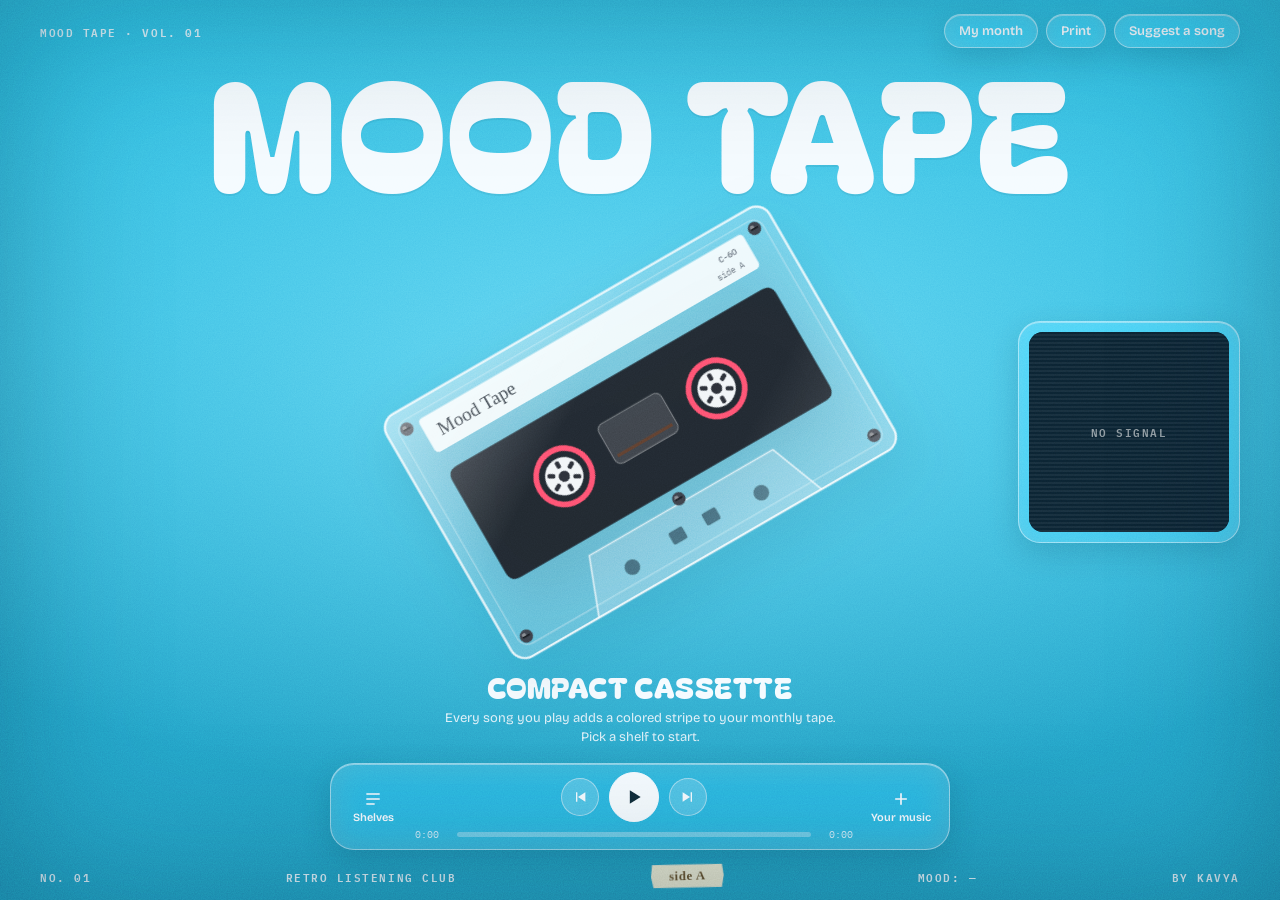
==== commit ba87dd06: "Make the cassette clickable and show player status on the TV Co-Authored-By: Claude Opus 5.5 <norepl" ====
--- a/index.html
+++ b/index.html
@@ -26,7 +26,7 @@
   <h1 class="title">MOOD TAPE</h1>
 
   <div class="center">
-    <div class="tape" id="cassette"></div>
+    <div class="tape" id="cassette" role="button" tabindex="0" aria-label="Play or pause the tape"></div>
     <aside class="tv glass" id="tv">
       <div class="tv-screen"><div id="yt"></div><div class="tv-off" id="screenOff">no signal</div></div>
     </aside>
--- a/poster.css
+++ b/poster.css
@@ -54,6 +54,8 @@
 /* the svg is 84% of the box so the -30deg tilt always fits inside it */
 .tape svg{width:84%;height:auto;overflow:visible;transform:rotate(-30deg);transition:transform .9s cubic-bezier(.2,.8,.2,1);filter:drop-shadow(0 24px 30px rgba(0,40,60,.28))}
 .tape.playing svg{transform:rotate(-24deg)}
+.tape{cursor:pointer}
+.tape:hover svg{filter:drop-shadow(0 28px 36px rgba(0,40,60,.34))}
 .tape .hub{transform-box:fill-box;transform-origin:center}
 .tape.playing .hub{animation:spin 1.8s linear infinite}
 @keyframes spin{to{transform:rotate(-360deg)}}
@@ -62,7 +64,8 @@
 .tv-screen{position:relative;width:200px;height:200px;border-radius:14px;overflow:hidden;background:#0B2230}
 .tv-screen iframe,#yt{width:200px;height:200px;display:block}
 .tv-off{position:absolute;inset:0;display:grid;place-items:center;font:600 11px var(--f-mono);letter-spacing:.14em;text-transform:uppercase;color:rgba(255,255,255,.5);
-  background:repeating-linear-gradient(0deg,rgba(255,255,255,.05) 0 2px,transparent 2px 4px),#0B2230;pointer-events:none}
+  background:repeating-linear-gradient(0deg,rgba(255,255,255,.05) 0 2px,transparent 2px 4px),#0B2230;pointer-events:none;text-align:center;padding:12px;line-height:1.6}
+.tv-off a{pointer-events:auto;color:#fff;text-decoration:underline}
 
 .caption{flex:none;text-align:center;max-width:640px;min-width:0}
 .caption h2{margin:0;font-family:var(--f-display);font-weight:400;font-size:clamp(20px,3.2vh,30px);letter-spacing:.02em;line-height:1.1;text-transform:uppercase;overflow-wrap:anywhere}
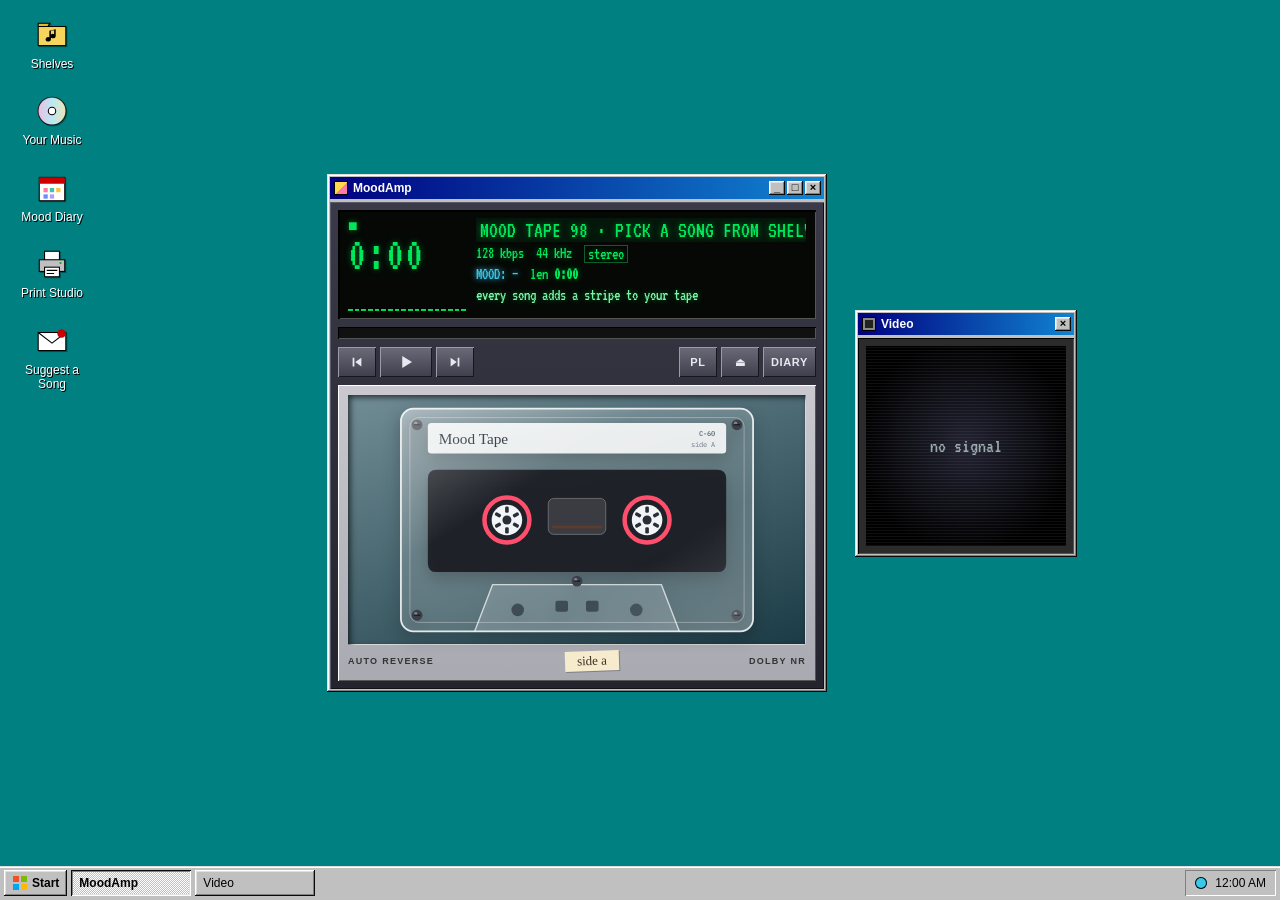
==== commit ccc79c4d: "Windows 98 desktop with a Winamp-style MoodAmp player Co-Authored-By: Claude Opus 5.5 <noreply@anthr" ====
--- a/index.html
+++ b/index.html
@@ -3,123 +3,158 @@
 <head>
 <meta charset="utf-8">
 <meta name="viewport" content="width=device-width, initial-scale=1, viewport-fit=cover">
-<title>Mood Tape</title>
-<meta name="description" content="Listen to music and watch your month turn into a cassette of moods.">
+<title>Mood Tape 98</title>
+<meta name="description" content="A 90s music player where every song you play adds a mood stripe to your monthly cassette.">
 <link rel="preconnect" href="https://fonts.googleapis.com">
 <link rel="preconnect" href="https://fonts.gstatic.com" crossorigin>
-<link rel="stylesheet" href="https://fonts.googleapis.com/css2?family=Bagel+Fat+One&family=Bricolage+Grotesque:opsz,wght@12..96,400;12..96,600;12..96,800&family=IBM+Plex+Mono:wght@400;600&family=Permanent+Marker&display=swap">
-<link rel="stylesheet" href="poster.css">
+<link rel="stylesheet" href="https://fonts.googleapis.com/css2?family=VT323&family=Permanent+Marker&family=IBM+Plex+Mono:wght@400;600&display=swap">
+<link rel="stylesheet" href="win98.css">
 </head>
 <body>
-<div class="grain" aria-hidden="true"></div>
 
-<div class="poster">
-  <header class="bar">
-    <span class="tiny">MOOD TAPE · VOL. 01</span>
-    <div class="glass-row">
-      <button class="glass pill" data-open="month">My month</button>
-      <a class="glass pill" href="print.html">Print</a>
-      <button class="glass pill hide-sm" id="suggestBtn">Suggest a song</button>
-    </div>
-  </header>
+<div class="desktop">
+  <!-- desktop icons -->
+  <nav class="icons" aria-label="Desktop">
+    <button class="icon" data-open="shelves">
+      <svg viewBox="0 0 32 32"><rect x="3" y="8" width="26" height="18" fill="#f6d55c" stroke="#000"/><path d="M3 8 h9 l2 -3 h-11 z" fill="#e8b923" stroke="#000"/><path d="M15 12 v8 a2.5 2 0 1 1 -1.5 -1.8 v-6.2 l6 -1.5 v6.5 a2.5 2 0 1 1 -1.5 -1.8 v-3.6 z" fill="#000"/></svg>
+      <span>Shelves</span>
+    </button>
+    <button class="icon" data-open="byo">
+      <svg viewBox="0 0 32 32"><circle cx="16" cy="16" r="13" fill="#d9e3ec" stroke="#000"/><circle cx="16" cy="16" r="13" fill="url(#cd)"/><circle cx="16" cy="16" r="3.5" fill="#fff" stroke="#000"/><defs><linearGradient id="cd" x1="0" x2="1"><stop offset="0" stop-color="#ff9ad5" stop-opacity=".5"/><stop offset=".5" stop-color="#9ef" stop-opacity=".5"/><stop offset="1" stop-color="#ffe680" stop-opacity=".5"/></linearGradient></defs></svg>
+      <span>Your Music</span>
+    </button>
+    <button class="icon" data-open="month">
+      <svg viewBox="0 0 32 32"><rect x="4" y="6" width="24" height="22" fill="#fff" stroke="#000"/><rect x="4" y="6" width="24" height="6" fill="#c00"/><rect x="8" y="16" width="4" height="4" fill="#FF7AA8"/><rect x="14" y="16" width="4" height="4" fill="#3CC6A4"/><rect x="20" y="16" width="4" height="4" fill="#FFC23C"/><rect x="8" y="22" width="4" height="4" fill="#6C8BFF"/><rect x="14" y="22" width="4" height="4" fill="#B49BFF"/></svg>
+      <span>Mood Diary</span>
+    </button>
+    <a class="icon" href="print.html">
+      <svg viewBox="0 0 32 32"><rect x="9" y="4" width="14" height="9" fill="#fff" stroke="#000"/><rect x="4" y="12" width="24" height="11" fill="#c0c0c0" stroke="#000"/><rect x="9" y="19" width="14" height="9" fill="#fff" stroke="#000"/><path d="M11 22h10M11 25h7" stroke="#000"/><circle cx="24" cy="15" r="1" fill="#0a0"/></svg>
+      <span>Print Studio</span>
+    </a>
+    <button class="icon" data-suggest>
+      <svg viewBox="0 0 32 32"><rect x="3" y="8" width="26" height="17" fill="#fff" stroke="#000"/><path d="M3 8 l13 10 l13 -10" fill="none" stroke="#000"/><circle cx="25" cy="9" r="4" fill="#c00"/></svg>
+      <span>Suggest a Song</span>
+    </button>
+  </nav>
 
-  <h1 class="title">MOOD TAPE</h1>
-
-  <div class="center">
-    <div class="tape" id="cassette" role="button" tabindex="0" aria-label="Play or pause the tape"></div>
-    <aside class="tv glass" id="tv">
-      <div class="tv-screen"><div id="yt"></div><div class="tv-off" id="screenOff">no signal</div></div>
-    </aside>
-  </div>
-
-  <div class="caption">
-    <h2 id="nowTitle">Compact Cassette</h2>
-    <p id="nowArtist">Every song you play adds a colored stripe to your monthly tape. Pick a shelf to start.</p>
-  </div>
-
-  <div class="dock glass">
-    <button class="ghostbtn" data-open="shelves" aria-label="Open music shelves">
-      <svg viewBox="0 0 24 24"><path d="M4 5h16v2H4zm0 6h16v2H4zm0 6h10v2H4z"/></svg><span>Shelves</span>
-    </button>
-    <div class="player">
-      <div class="ctrls">
-        <button class="ctl" id="prevBtn" aria-label="Previous song"><svg viewBox="0 0 24 24"><path d="M6 5h2v14H6zM20 5v14L9 12z"/></svg></button>
-        <button class="ctl play" id="playBtn" aria-label="Play"><svg viewBox="0 0 24 24" id="playIcon"><path d="M7 4v16l13-8z"/></svg></button>
-        <button class="ctl" id="nextBtn" aria-label="Next song"><svg viewBox="0 0 24 24"><path d="M16 5h2v14h-2zM4 5v14l11-7z"/></svg></button>
+  <!-- ===== MoodAmp: the player window ===== -->
+  <section class="win player-win" aria-label="MoodAmp player">
+    <div class="titlebar"><span class="tb-title"><i class="tb-ico"></i>MoodAmp</span><span class="tb-btns" aria-hidden="true"><b>_</b><b>□</b><b>×</b></span></div>
+    <div class="amp">
+      <div class="lcd">
+        <div class="lcd-left">
+          <div class="lcd-state" id="lcdState">■</div>
+          <div class="lcd-time" id="tCur">0:00</div>
+          <div class="viz" id="viz" aria-hidden="true"></div>
+        </div>
+        <div class="lcd-right">
+          <div class="marquee"><div class="marquee-inner"><span id="nowTitle">MOOD TAPE 98 · PICK A SONG FROM SHELVES</span><span aria-hidden="true" class="dup"></span></div></div>
+          <div class="lcd-meta"><span>128 kbps</span><span>44 kHz</span><span class="stereo">stereo</span></div>
+          <div class="lcd-meta"><span id="moodNow">mood: —</span><span>len <b id="tDur">0:00</b></span></div>
+          <p class="lcd-artist" id="nowArtist">every song adds a stripe to your tape</p>
+        </div>
       </div>
-      <div class="progress">
-        <span id="tCur">0:00</span>
-        <div class="bar-track" id="seek" role="slider" aria-label="Song position" aria-valuemin="0" aria-valuemax="100" aria-valuenow="0" tabindex="0"><i id="fill"></i></div>
-        <span id="tDur">0:00</span>
+      <div class="seek" id="seek" role="slider" aria-label="Song position" aria-valuemin="0" aria-valuemax="100" aria-valuenow="0" tabindex="0"><i id="fill"></i></div>
+      <div class="transport">
+        <button class="tbtn" id="prevBtn" aria-label="Previous song"><svg viewBox="0 0 16 16"><path d="M3 3h2v10H3zM13 3v10L6 8z"/></svg></button>
+        <button class="tbtn play" id="playBtn" aria-label="Play"><svg viewBox="0 0 24 24" id="playIcon"><path d="M7 4v16l13-8z"/></svg></button>
+        <button class="tbtn" id="nextBtn" aria-label="Next song"><svg viewBox="0 0 16 16"><path d="M11 3h2v10h-2zM3 3v10l7-5z"/></svg></button>
+        <span class="spacer"></span>
+        <button class="tbtn txt" data-open="shelves">PL</button>
+        <button class="tbtn txt" data-open="byo" aria-label="Your music">⏏</button>
+        <button class="tbtn txt" data-open="month">DIARY</button>
+      </div>
+      <div class="deck">
+        <div class="deck-door">
+          <div class="tape" id="cassette" role="button" tabindex="0" aria-label="Play or pause the tape"></div>
+        </div>
+        <div class="deck-labels"><span>AUTO REVERSE</span><span class="sticker" id="masking">side A</span><span>DOLBY NR</span></div>
       </div>
     </div>
-    <button class="ghostbtn" data-open="byo" aria-label="Add your own music">
-      <svg viewBox="0 0 24 24"><path d="M11 5h2v6h6v2h-6v6h-2v-6H5v-2h6z"/></svg><span>Your music</span>
-    </button>
-  </div>
+  </section>
 
-  <footer class="foot tiny">
-    <span>No. 01</span>
-    <span class="hide-sm">Retro listening club</span>
-    <span class="masking" id="masking">side A</span>
-    <span class="hide-sm" id="moodNow">mood: —</span>
-    <span>by Kavya</span>
-  </footer>
+  <!-- ===== Video window (YouTube must stay visible) ===== -->
+  <section class="win tv-win" aria-label="Video">
+    <div class="titlebar"><span class="tb-title"><i class="tb-ico tv"></i>Video</span><span class="tb-btns" aria-hidden="true"><b>×</b></span></div>
+    <div class="tv-body">
+      <div class="tv-screen"><div id="yt"></div><div class="tv-off" id="screenOff">no signal</div></div>
+    </div>
+  </section>
 </div>
 
-<!-- ===== Glass panels (open on top, nothing scrolls on the page) ===== -->
+<!-- ===== Taskbar ===== -->
+<footer class="taskbar">
+  <button class="start" id="startBtn" aria-expanded="false" aria-controls="startMenu"><svg viewBox="0 0 16 16" aria-hidden="true"><rect x="1" y="1" width="6" height="6" fill="#f25022"/><rect x="9" y="1" width="6" height="6" fill="#7fba00"/><rect x="1" y="9" width="6" height="6" fill="#00a4ef"/><rect x="9" y="9" width="6" height="6" fill="#ffb900"/></svg>Start</button>
+  <span class="task on">MoodAmp</span>
+  <span class="task hide-sm">Video</span>
+  <span class="tray"><i class="tray-mood" id="trayMood" title="Today's mood"></i><span id="clock">12:00 PM</span></span>
+</footer>
+
+<div class="startmenu win" id="startMenu" hidden>
+  <div class="sm-band">Mood Tape <b>98</b></div>
+  <div class="sm-items">
+    <button data-open="shelves">🎵 Shelves</button>
+    <button data-open="byo">💿 Your Music</button>
+    <button data-open="month">📅 Mood Diary</button>
+    <a href="print.html">🖨️ Print Studio</a>
+    <button id="suggestBtn">✉️ Suggest a Song</button>
+    <hr>
+    <a href="poster.html">🖼️ Poster version</a>
+  </div>
+</div>
+
+<!-- ===== Windows that open on top ===== -->
 <div class="scrim" id="scrim" hidden></div>
 
-<section class="panel glass" id="panel-shelves" hidden role="dialog" aria-modal="true" aria-labelledby="shelvesH">
-  <div class="panel-head"><h3 id="shelvesH">Shelves</h3><button class="x" data-close aria-label="Close">×</button></div>
-  <div class="tabs" id="tabs" role="tablist" aria-label="Music shelves"></div>
-  <p class="blurb" id="blurb"></p>
-  <ol class="songs" id="songs"></ol>
+<section class="win dialog playlist" id="panel-shelves" hidden role="dialog" aria-modal="true" aria-labelledby="shelvesH">
+  <div class="titlebar"><span class="tb-title" id="shelvesH"><i class="tb-ico"></i>Playlist Editor: Shelves</span><span class="tb-btns"><button data-close aria-label="Close">×</button></span></div>
+  <div class="dlg-body">
+    <div class="tabs" id="tabs" role="tablist" aria-label="Music shelves"></div>
+    <p class="blurb" id="blurb"></p>
+    <ol class="songs" id="songs"></ol>
+  </div>
 </section>
 
-<section class="panel glass" id="panel-byo" hidden role="dialog" aria-modal="true" aria-labelledby="byoH">
-  <div class="panel-head"><h3 id="byoH">Your music</h3><button class="x" data-close aria-label="Close">×</button></div>
-  <p class="blurb">First pick how it feels. That color goes on your tape.</p>
-  <div class="chips" id="byoMoods"></div>
-  <form class="row" id="linkForm">
-    <label class="sr" for="linkIn">YouTube link</label>
-    <input id="linkIn" type="url" placeholder="Paste any YouTube link" autocomplete="off">
-    <button class="solid" type="submit">Play link</button>
-  </form>
-  <div class="row">
-    <label class="solid outline" for="fileIn">Play a song from my device</label>
-    <input id="fileIn" type="file" accept="audio/*" class="sr">
+<section class="win dialog" id="panel-byo" hidden role="dialog" aria-modal="true" aria-labelledby="byoH">
+  <div class="titlebar"><span class="tb-title" id="byoH"><i class="tb-ico cd"></i>Open: Your Music</span><span class="tb-btns"><button data-close aria-label="Close">×</button></span></div>
+  <div class="dlg-body">
+    <fieldset><legend>1. How does it feel?</legend><div class="chips" id="byoMoods"></div></fieldset>
+    <fieldset><legend>2. Paste a YouTube link</legend>
+      <form class="row" id="linkForm">
+        <label class="sr" for="linkIn">YouTube link</label>
+        <input id="linkIn" type="url" placeholder="https://youtu.be/..." autocomplete="off">
+        <button class="btn98" type="submit">Play</button>
+      </form>
+    </fieldset>
+    <fieldset><legend>…or play a file from your computer</legend>
+      <div class="row"><label class="btn98" for="fileIn">Browse…</label><input id="fileIn" type="file" accept="audio/*" class="sr"><span class="small">Stays on your device. Nothing is uploaded.</span></div>
+    </fieldset>
   </div>
-  <p class="small">Files stay on your device. Nothing is uploaded.</p>
 </section>
 
-<section class="panel glass wide" id="panel-month" hidden role="dialog" aria-modal="true" aria-labelledby="monthTitle">
-  <div class="panel-head"><h3 id="monthTitle">My month</h3><button class="x" data-close aria-label="Close">×</button></div>
-  <div class="stripes" id="stripes"></div>
-  <p class="insight" id="insight"></p>
-  <div class="legend" id="legend"></div>
-  <div class="month-grid">
-    <div>
-      <h4>How do you feel right now?</h4>
-      <div class="chips" id="checkin"></div>
-      <h4 class="mt">Days</h4>
-      <div class="cal" id="cal"></div>
-    </div>
-    <div>
-      <h4>Recently on your tape</h4>
-      <ol class="recent" id="recent"></ol>
-      <a class="solid mt" href="print.html">Print my tape</a>
+<section class="win dialog wide" id="panel-month" hidden role="dialog" aria-modal="true" aria-labelledby="monthTitle">
+  <div class="titlebar"><span class="tb-title"><i class="tb-ico diary"></i><span id="monthTitle">Mood Diary</span></span><span class="tb-btns"><button data-close aria-label="Close">×</button></span></div>
+  <div class="dlg-body">
+    <div class="stripes" id="stripes"></div>
+    <p class="insight" id="insight"></p>
+    <div class="legend" id="legend"></div>
+    <div class="month-grid">
+      <fieldset><legend>How do you feel right now?</legend><div class="chips" id="checkin"></div>
+        <div class="cal" id="cal"></div></fieldset>
+      <fieldset><legend>Recently on your tape</legend><ol class="recent" id="recent"></ol>
+        <a class="btn98" href="print.html">Print my tape…</a></fieldset>
     </div>
   </div>
 </section>
 
-<p class="warn glass" id="fileWarn" hidden>Opened straight from your computer, so YouTube songs won't play. Use the live site link.</p>
-<div class="toast" id="toast" role="status" aria-live="polite"></div>
+<p class="win warn" id="fileWarn" hidden>Opened straight from your computer, so YouTube songs won't play. Use the live site link.</p>
+<div class="toast win" id="toast" role="status" aria-live="polite"></div>
 <audio id="audio" preload="metadata"></audio>
 
 <script src="songs.js"></script>
 <script src="shared.js"></script>
 <script src="app.js"></script>
+<script src="ui98.js"></script>
 <script src="https://www.youtube.com/iframe_api"></script>
 </body>
 </html>
--- a/win98.css
+++ b/win98.css
@@ -0,0 +1,199 @@
+/* Mood Tape 98: a Windows 98 desktop with a Winamp-style player. One screen, no scrolling. */
+:root{
+  --tint:#3CC6E8;          /* mood of the song that's playing */
+  --desk:#008080;          /* the classic teal desktop */
+  --face:#C0C0C0; --hi:#FFFFFF; --lite:#DFDFDF; --shadow:#808080; --dark:#0A0A0A;
+  --navy:#000080; --navy2:#1084D0;
+  --lcd:#00E85A; --lcd-dim:#0B5E2A; --lcd-bg:#050805;
+  --f-ui:Tahoma,"MS Sans Serif","Segoe UI",Geneva,Verdana,sans-serif;
+  --f-lcd:"VT323","Courier New",monospace;
+  --f-hand:"Permanent Marker","Marker Felt",cursive;
+  color-scheme:light;
+}
+*{box-sizing:border-box}
+[hidden]{display:none!important}
+html,body{height:100%;margin:0;overflow:hidden}
+body{font:12px var(--f-ui);color:#000;background:var(--desk);-webkit-font-smoothing:none}
+button,input{font:inherit;color:inherit}
+button{cursor:pointer}
+:focus-visible{outline:1px dotted #000;outline-offset:-4px}
+.sr{position:absolute;width:1px;height:1px;overflow:hidden;clip:rect(0 0 0 0);white-space:nowrap}
+.small{font-size:11px;color:#222}
+
+/* ----- Win98 building blocks ----- */
+.win{background:var(--face);box-shadow:inset -1px -1px var(--dark),inset 1px 1px var(--lite),inset -2px -2px var(--shadow),inset 2px 2px var(--hi);padding:3px}
+.titlebar{display:flex;align-items:center;justify-content:space-between;gap:6px;height:22px;padding:0 3px 0 4px;color:#fff;font-weight:700;
+  background:linear-gradient(90deg,var(--navy),var(--navy2))}
+.tb-title{display:flex;align-items:center;gap:5px;white-space:nowrap;overflow:hidden;text-overflow:ellipsis}
+.tb-ico{width:14px;height:14px;flex:none;background:linear-gradient(135deg,#ffd84d 0 50%,#ff7aa8 50%);box-shadow:inset 0 0 0 1px #000}
+.tb-ico.tv{background:#222;box-shadow:inset 0 0 0 1px #000,inset 0 0 0 3px #888}
+.tb-ico.cd{border-radius:50%;background:radial-gradient(circle,#fff 0 2px,#bde 3px,#fac 100%)}
+.tb-ico.diary{background:linear-gradient(#c00 0 4px,#fff 4px)}
+.tb-btns{display:flex;gap:2px}
+.tb-btns b,.tb-btns button{width:16px;height:14px;display:grid;place-items:center;background:var(--face);color:#000;font:700 11px/1 var(--f-ui);border:0;padding:0;
+  box-shadow:inset -1px -1px var(--dark),inset 1px 1px var(--hi),inset -2px -2px var(--shadow),inset 2px 2px var(--lite)}
+.btn98{display:inline-flex;align-items:center;justify-content:center;min-width:75px;padding:5px 12px;background:var(--face);border:0;color:#000;text-decoration:none;cursor:pointer;
+  box-shadow:inset -1px -1px var(--dark),inset 1px 1px var(--hi),inset -2px -2px var(--shadow),inset 2px 2px var(--lite)}
+.btn98:active{box-shadow:inset 1px 1px var(--dark),inset -1px -1px var(--hi),inset 2px 2px var(--shadow),inset -2px -2px var(--lite)}
+fieldset{border:0;margin:0;padding:12px 10px 10px;box-shadow:inset -1px -1px var(--hi),inset 1px 1px var(--shadow),inset -2px -2px var(--shadow),inset 2px 2px var(--hi);min-width:0}
+legend{padding:0 4px}
+input[type=url]{background:#fff;border:0;padding:5px 6px;box-shadow:inset 1px 1px var(--shadow),inset -1px -1px var(--hi),inset 2px 2px var(--dark),inset -2px -2px var(--lite)}
+
+/* ----- desktop layout ----- */
+.desktop{height:calc(100% - 34px);display:grid;grid-template-columns:96px minmax(0,500px) auto;justify-content:center;align-content:center;gap:28px;
+  padding:calc(12px + env(safe-area-inset-top)) max(16px,env(safe-area-inset-right)) 12px max(16px,env(safe-area-inset-left));align-items:center}
+.icons{align-self:start;display:flex;flex-direction:column;gap:14px;position:fixed;left:max(10px,env(safe-area-inset-left));top:calc(14px + env(safe-area-inset-top))}
+.icon{width:84px;display:flex;flex-direction:column;align-items:center;gap:4px;background:none;border:0;color:#fff;text-decoration:none;padding:4px;text-align:center}
+.icon svg{width:34px;height:34px;image-rendering:pixelated;filter:drop-shadow(1px 1px 0 rgba(0,0,0,.35))}
+.icon span{padding:1px 3px;text-shadow:1px 1px 0 #000;line-height:1.2}
+.icon:hover span,.icon:focus-visible span{background:var(--navy);text-shadow:none;outline:1px dotted #fff}
+
+/* ----- MoodAmp player ----- */
+.player-win{grid-column:2;width:100%;max-height:100%;display:flex;flex-direction:column;min-height:0;overflow:hidden}
+.amp{background:linear-gradient(#3a3a48,#24242e);margin-top:3px;padding:8px;display:flex;flex-direction:column;gap:8px;min-height:0;flex:1 1 auto;
+  box-shadow:inset 1px 1px #5a5a6a,inset -1px -1px #101016}
+.lcd{display:grid;grid-template-columns:118px minmax(0,1fr);gap:10px;background:var(--lcd-bg);padding:8px 10px;color:var(--lcd);font-family:var(--f-lcd);
+  box-shadow:inset 2px 2px #000,inset -1px -1px #555;text-shadow:0 0 6px rgba(0,232,90,.45)}
+.lcd-left{display:flex;flex-direction:column;gap:2px}
+.lcd-state{font-size:16px;line-height:1}
+.lcd-time{font-size:46px;line-height:.85;letter-spacing:1px;font-variant-numeric:tabular-nums}
+.viz{display:flex;align-items:flex-end;gap:2px;height:30px;margin-top:4px}
+.viz i{flex:1;height:8%;background:linear-gradient(to top,var(--lcd) 0 55%,var(--tint) 55% 85%,#ff4040 85%);opacity:.9}
+.is-playing .viz i{animation:viz .9s ease-in-out infinite alternate}
+@keyframes viz{0%{height:10%}100%{height:var(--h,80%)}}
+.lcd-right{min-width:0;display:flex;flex-direction:column;gap:3px}
+.marquee{overflow:hidden;white-space:nowrap;font-size:22px;line-height:1.1;background:rgba(0,232,90,.06);padding:0 4px}
+.marquee-inner{display:inline-flex;gap:60px;animation:marquee 12s linear infinite}
+.marquee-inner span{text-transform:uppercase}
+@keyframes marquee{to{transform:translateX(calc(-50% - 30px))}}
+.lcd-meta{display:flex;gap:12px;font-size:16px;line-height:1;color:var(--lcd)}
+.lcd-meta span{white-space:nowrap}
+.lcd-meta .stereo{color:var(--lcd);border:1px solid var(--lcd-dim);padding:0 3px}
+#moodNow{color:var(--tint);text-shadow:0 0 6px var(--tint);text-transform:uppercase}
+.lcd-artist{margin:2px 0 0;font-size:16px;line-height:1.1;color:#7CF5A6;white-space:nowrap;overflow:hidden;text-overflow:ellipsis}
+.lcd-artist a{color:#fff}
+
+.seek{height:12px;background:#111;position:relative;cursor:pointer;box-shadow:inset 1px 1px #000,inset -1px -1px #555}
+.seek i{position:absolute;left:0;top:2px;bottom:2px;width:0;background:linear-gradient(#ffe680,#e0a800);box-shadow:1px 0 0 #000}
+.transport{display:flex;align-items:center;gap:4px}
+.tbtn{height:30px;min-width:38px;display:grid;place-items:center;border:0;padding:0 8px;color:#e8e8f0;font:700 11px var(--f-ui);letter-spacing:.06em;
+  background:linear-gradient(#6a6a7a,#3e3e4c);box-shadow:inset 1px 1px #9a9aaa,inset -1px -1px #16161c}
+.tbtn:active{background:linear-gradient(#3e3e4c,#5a5a6a)}
+.tbtn svg{width:14px;height:14px;fill:#e8e8f0}
+.tbtn.play{min-width:52px}
+.tbtn.play svg{width:18px;height:18px}
+.spacer{flex:1}
+
+.deck{flex:1 1 auto;min-height:0;display:flex;flex-direction:column;gap:6px;background:linear-gradient(#c9c9cf,#a9a9b2);padding:10px;box-shadow:inset 1px 1px #fff,inset -1px -1px #555}
+.deck-door{flex:1 1 auto;min-height:0;display:grid;place-items:stretch;background:linear-gradient(160deg,rgba(255,255,255,.35),rgba(0,0,0,.25)),color-mix(in srgb,var(--tint) 30%,#1a1c22);
+  box-shadow:inset 2px 2px 6px rgba(0,0,0,.7),inset -1px -1px #fff;padding:10px;transition:background .6s}
+.tape{width:100%;height:100%;max-height:230px;min-height:0;cursor:pointer}
+.tape svg{width:100%;height:100%;display:block;filter:drop-shadow(0 6px 8px rgba(0,0,0,.45))}
+.tape .hub{transform-box:fill-box;transform-origin:center}
+.tape.playing .hub{animation:spin 1.6s linear infinite}
+@keyframes spin{to{transform:rotate(-360deg)}}
+.deck-labels{display:flex;justify-content:space-between;align-items:center;font:700 9px var(--f-ui);letter-spacing:.14em;color:#333}
+.sticker{font:400 13px var(--f-hand);letter-spacing:0;background:#f6eccd;padding:2px 12px;transform:rotate(-2deg);box-shadow:1px 1px 0 rgba(0,0,0,.25);color:#3b3020;text-transform:lowercase}
+
+/* ----- Video window ----- */
+.tv-win{grid-column:3;align-self:center}
+.tv-body{margin-top:3px;padding:8px;background:#2b2b2b;box-shadow:inset 1px 1px #000,inset -1px -1px #555}
+.tv-screen{position:relative;width:200px;height:200px;background:#000}
+.tv-screen iframe,#yt{width:200px;height:200px;display:block}
+.tv-off{position:absolute;inset:0;display:grid;place-items:center;text-align:center;padding:10px;font:20px/1.2 var(--f-lcd);color:#9aa;pointer-events:none;
+  background:repeating-linear-gradient(0deg,rgba(255,255,255,.06) 0 1px,transparent 1px 3px),radial-gradient(circle,#223 0,#000 75%)}
+.tv-off a{pointer-events:auto;color:#fff}
+
+/* ----- taskbar + start menu ----- */
+.taskbar{position:fixed;left:0;right:0;bottom:0;height:calc(34px + env(safe-area-inset-bottom));padding:3px max(4px,env(safe-area-inset-right)) calc(3px + env(safe-area-inset-bottom)) max(4px,env(safe-area-inset-left));
+  display:flex;align-items:center;gap:4px;background:var(--face);box-shadow:inset 0 1px var(--lite),inset 0 2px var(--hi);z-index:30}
+.start{display:flex;align-items:center;gap:4px;height:26px;padding:0 8px;font-weight:700;border:0;background:var(--face);
+  box-shadow:inset -1px -1px var(--dark),inset 1px 1px var(--hi),inset -2px -2px var(--shadow),inset 2px 2px var(--lite)}
+.start[aria-expanded="true"]{box-shadow:inset 1px 1px var(--dark),inset -1px -1px var(--hi),inset 2px 2px var(--shadow),inset -2px -2px var(--lite)}
+.start svg{width:16px;height:16px}
+.task{height:26px;min-width:120px;max-width:160px;display:flex;align-items:center;padding:0 8px;white-space:nowrap;overflow:hidden;
+  box-shadow:inset -1px -1px var(--dark),inset 1px 1px var(--hi),inset -2px -2px var(--shadow),inset 2px 2px var(--lite)}
+.task.on{font-weight:700;background:repeating-conic-gradient(#fff 0 25%,var(--face) 0 50%) 0 0/2px 2px;box-shadow:inset 1px 1px var(--dark),inset -1px -1px var(--hi),inset 2px 2px var(--shadow),inset -2px -2px var(--lite)}
+.tray{margin-left:auto;height:26px;display:flex;align-items:center;gap:8px;padding:0 10px;box-shadow:inset 1px 1px var(--shadow),inset -1px -1px var(--hi)}
+.tray-mood{width:12px;height:12px;border-radius:50%;background:var(--tint);box-shadow:inset 0 0 0 1px #000}
+.startmenu{position:fixed;left:max(2px,env(safe-area-inset-left));bottom:calc(34px + env(safe-area-inset-bottom));z-index:31;display:flex;width:220px}
+.sm-band{writing-mode:vertical-rl;transform:rotate(180deg);background:linear-gradient(var(--navy2),var(--navy));color:#c0c0c0;font:700 18px var(--f-ui);padding:8px 4px;letter-spacing:.02em}
+.sm-band b{color:#fff}
+.sm-items{flex:1;display:flex;flex-direction:column;padding:2px}
+.sm-items button,.sm-items a{display:flex;align-items:center;gap:10px;text-align:left;background:none;border:0;padding:9px 10px;color:#000;text-decoration:none;font-size:13px}
+.sm-items button:hover,.sm-items a:hover,.sm-items :focus-visible{background:var(--navy);color:#fff}
+.sm-items hr{border:0;border-top:1px solid var(--shadow);border-bottom:1px solid var(--hi);margin:3px 2px}
+
+/* ----- dialogs ----- */
+.scrim{position:fixed;inset:0;z-index:20}
+.dialog{position:fixed;z-index:21;left:50%;top:calc(50% - 17px);transform:translate(-50%,-50%);width:min(560px,calc(100vw - 24px));max-height:calc(100dvh - 60px);display:flex;flex-direction:column}
+.dialog.wide{width:min(760px,calc(100vw - 24px))}
+.dlg-body{padding:10px;display:flex;flex-direction:column;gap:10px;min-height:0;overflow:hidden}
+.tabs{display:flex;flex-wrap:wrap;gap:3px}
+.tab{display:flex;align-items:center;gap:5px;background:var(--face);border:0;padding:4px 8px;
+  box-shadow:inset -1px -1px var(--dark),inset 1px 1px var(--hi),inset -2px -2px var(--shadow),inset 2px 2px var(--lite)}
+.tab i{width:9px;height:9px;box-shadow:inset 0 0 0 1px #000}
+.tab[aria-selected="true"]{font-weight:700;box-shadow:inset 1px 1px var(--dark),inset -1px -1px var(--hi),inset 2px 2px var(--shadow),inset -2px -2px var(--lite)}
+.blurb{margin:0}
+.playlist .songs{background:#000;color:var(--lcd);font-family:var(--f-lcd);font-size:19px;box-shadow:inset 2px 2px var(--dark),inset -1px -1px var(--hi);padding:4px}
+.songs{list-style:none;margin:0;min-height:0;overflow:auto}
+.song{display:grid;grid-template-columns:28px minmax(0,1fr) 10px;gap:8px;align-items:center;width:100%;text-align:left;background:none;border:0;padding:2px 6px;color:inherit;font:inherit;line-height:1.1}
+.song:hover{background:#0a3a1a}
+.song.on{background:#0000c0;color:#fff}
+.song .n{text-align:right;opacity:.8}
+.song b{font-weight:400;white-space:nowrap;overflow:hidden;text-overflow:ellipsis;display:block}
+.song small{display:none}
+.song .dot{width:9px;height:9px}
+.chips{display:flex;flex-wrap:wrap;gap:4px}
+.chip{display:inline-flex;align-items:center;gap:5px;background:var(--face);border:0;padding:4px 9px;
+  box-shadow:inset -1px -1px var(--dark),inset 1px 1px var(--hi),inset -2px -2px var(--shadow),inset 2px 2px var(--lite)}
+.chip i{width:10px;height:10px;box-shadow:inset 0 0 0 1px #000}
+.chip[aria-pressed="true"]{font-weight:700;background:repeating-conic-gradient(#fff 0 25%,var(--face) 0 50%) 0 0/2px 2px;
+  box-shadow:inset 1px 1px var(--dark),inset -1px -1px var(--hi),inset 2px 2px var(--shadow),inset -2px -2px var(--lite)}
+.row{display:flex;flex-wrap:wrap;gap:6px;align-items:center}
+.row input[type=url]{flex:1 1 220px;min-width:0}
+.stripes{display:flex;height:34px;background:#fff;box-shadow:inset 1px 1px var(--shadow),inset -1px -1px var(--hi),inset 2px 2px var(--dark)}
+.stripes i{flex:1 1 0;min-width:2px}
+.stripes .empty{flex:1;display:grid;place-items:center;color:#555}
+.insight{margin:0;font-weight:700;font-size:13px}
+.legend{display:flex;flex-wrap:wrap;gap:4px 12px}
+.legend span{display:inline-flex;align-items:center;gap:5px}
+.legend i{width:10px;height:10px;box-shadow:inset 0 0 0 1px #000}
+.month-grid{display:grid;grid-template-columns:1fr 1fr;gap:10px;min-height:0;overflow:auto}
+.month-grid fieldset{display:flex;flex-direction:column;gap:8px}
+.cal{display:grid;grid-template-columns:repeat(7,minmax(0,1fr));gap:2px;max-width:260px;background:#fff;padding:3px;box-shadow:inset 1px 1px var(--shadow),inset -1px -1px var(--hi)}
+.cal span{aspect-ratio:1;display:grid;place-items:center;font-size:10px;color:#555}
+.cal span.has{color:#000;box-shadow:inset 0 0 0 1px rgba(0,0,0,.4)}
+.cal span.today{outline:1px dotted #000;font-weight:700;color:#000}
+.recent{list-style:none;margin:0;padding:0;background:#fff;box-shadow:inset 1px 1px var(--shadow),inset -1px -1px var(--hi)}
+.recent li{display:grid;grid-template-columns:10px minmax(0,1fr) auto;gap:8px;align-items:center;padding:4px 6px}
+.recent li i{width:10px;height:10px;box-shadow:inset 0 0 0 1px #000}
+.recent li span{white-space:nowrap;overflow:hidden;text-overflow:ellipsis}
+.recent li small{color:#555}
+.recent .none{display:block;color:#555}
+
+.warn{position:fixed;top:10px;left:50%;transform:translateX(-50%);z-index:40;padding:8px 12px;width:min(520px,calc(100vw - 24px));text-align:center}
+.toast{position:fixed;right:max(8px,env(safe-area-inset-right));bottom:calc(42px + env(safe-area-inset-bottom));z-index:40;padding:8px 12px;max-width:min(320px,calc(100vw - 16px));
+  opacity:0;transform:translateY(8px);transition:all .2s;pointer-events:none;background:#ffffe1;box-shadow:inset 0 0 0 1px #000}
+.toast.show{opacity:1;transform:none}
+
+/* ----- smaller screens ----- */
+@media (max-width:980px){
+  .desktop{grid-template-columns:minmax(0,500px) auto;gap:16px}
+  .player-win{grid-column:1}.tv-win{grid-column:2}
+  .icons{display:none}
+}
+@media (max-width:760px){
+  .desktop{grid-template-columns:minmax(0,1fr);grid-template-rows:minmax(0,1fr) auto;align-content:stretch;gap:10px;padding-top:calc(8px + env(safe-area-inset-top))}
+  .player-win{grid-column:1;max-height:none;height:100%}
+  .tv-win{grid-column:1;justify-self:center}
+  .lcd{grid-template-columns:96px minmax(0,1fr)}
+  .lcd-time{font-size:38px}
+  .hide-sm{display:none}
+  .task{min-width:0;flex:1}
+  .month-grid{grid-template-columns:1fr}
+}
+@media (max-height:620px) and (max-width:760px){ .deck{display:none} }
+@media (prefers-reduced-motion:reduce){
+  .marquee-inner,.is-playing .viz i,.tape.playing .hub{animation:none}
+}
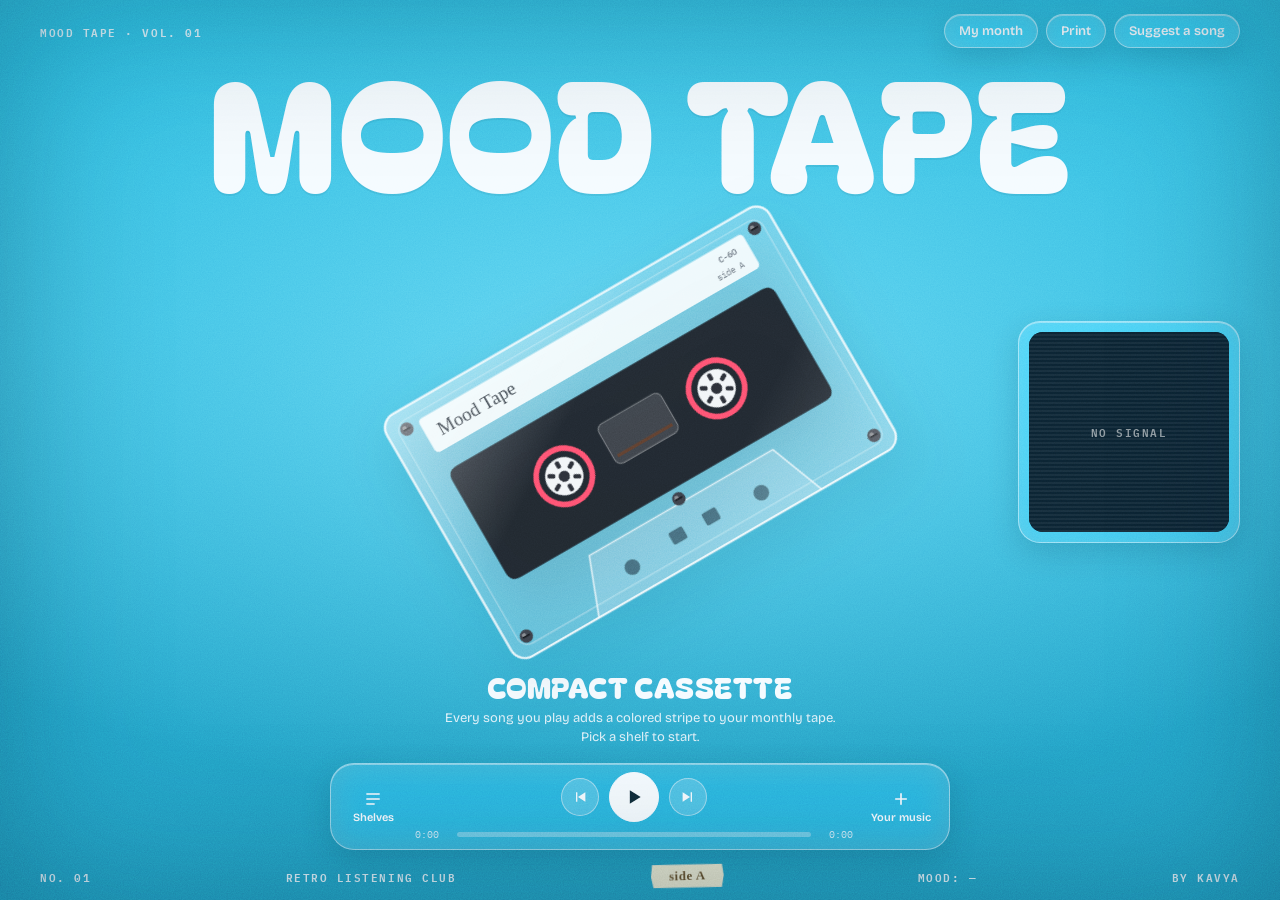
==== commit 74eab92f: "Undo the Windows 98 version, back to the poster landing page Co-Authored-By: Claude Opus 5.5 <norepl" ====
--- a/index.html
+++ b/index.html
@@ -3,158 +3,123 @@
 <head>
 <meta charset="utf-8">
 <meta name="viewport" content="width=device-width, initial-scale=1, viewport-fit=cover">
-<title>Mood Tape 98</title>
-<meta name="description" content="A 90s music player where every song you play adds a mood stripe to your monthly cassette.">
+<title>Mood Tape</title>
+<meta name="description" content="Listen to music and watch your month turn into a cassette of moods.">
 <link rel="preconnect" href="https://fonts.googleapis.com">
 <link rel="preconnect" href="https://fonts.gstatic.com" crossorigin>
-<link rel="stylesheet" href="https://fonts.googleapis.com/css2?family=VT323&family=Permanent+Marker&family=IBM+Plex+Mono:wght@400;600&display=swap">
-<link rel="stylesheet" href="win98.css">
+<link rel="stylesheet" href="https://fonts.googleapis.com/css2?family=Bagel+Fat+One&family=Bricolage+Grotesque:opsz,wght@12..96,400;12..96,600;12..96,800&family=IBM+Plex+Mono:wght@400;600&family=Permanent+Marker&display=swap">
+<link rel="stylesheet" href="poster.css">
 </head>
 <body>
+<div class="grain" aria-hidden="true"></div>
 
-<div class="desktop">
-  <!-- desktop icons -->
-  <nav class="icons" aria-label="Desktop">
-    <button class="icon" data-open="shelves">
-      <svg viewBox="0 0 32 32"><rect x="3" y="8" width="26" height="18" fill="#f6d55c" stroke="#000"/><path d="M3 8 h9 l2 -3 h-11 z" fill="#e8b923" stroke="#000"/><path d="M15 12 v8 a2.5 2 0 1 1 -1.5 -1.8 v-6.2 l6 -1.5 v6.5 a2.5 2 0 1 1 -1.5 -1.8 v-3.6 z" fill="#000"/></svg>
-      <span>Shelves</span>
+<div class="poster">
+  <header class="bar">
+    <span class="tiny">MOOD TAPE · VOL. 01</span>
+    <div class="glass-row">
+      <button class="glass pill" data-open="month">My month</button>
+      <a class="glass pill" href="print.html">Print</a>
+      <button class="glass pill hide-sm" id="suggestBtn">Suggest a song</button>
+    </div>
+  </header>
+
+  <h1 class="title">MOOD TAPE</h1>
+
+  <div class="center">
+    <div class="tape" id="cassette" role="button" tabindex="0" aria-label="Play or pause the tape"></div>
+    <aside class="tv glass" id="tv">
+      <div class="tv-screen"><div id="yt"></div><div class="tv-off" id="screenOff">no signal</div></div>
+    </aside>
+  </div>
+
+  <div class="caption">
+    <h2 id="nowTitle">Compact Cassette</h2>
+    <p id="nowArtist">Every song you play adds a colored stripe to your monthly tape. Pick a shelf to start.</p>
+  </div>
+
+  <div class="dock glass">
+    <button class="ghostbtn" data-open="shelves" aria-label="Open music shelves">
+      <svg viewBox="0 0 24 24"><path d="M4 5h16v2H4zm0 6h16v2H4zm0 6h10v2H4z"/></svg><span>Shelves</span>
     </button>
-    <button class="icon" data-open="byo">
-      <svg viewBox="0 0 32 32"><circle cx="16" cy="16" r="13" fill="#d9e3ec" stroke="#000"/><circle cx="16" cy="16" r="13" fill="url(#cd)"/><circle cx="16" cy="16" r="3.5" fill="#fff" stroke="#000"/><defs><linearGradient id="cd" x1="0" x2="1"><stop offset="0" stop-color="#ff9ad5" stop-opacity=".5"/><stop offset=".5" stop-color="#9ef" stop-opacity=".5"/><stop offset="1" stop-color="#ffe680" stop-opacity=".5"/></linearGradient></defs></svg>
-      <span>Your Music</span>
-    </button>
-    <button class="icon" data-open="month">
-      <svg viewBox="0 0 32 32"><rect x="4" y="6" width="24" height="22" fill="#fff" stroke="#000"/><rect x="4" y="6" width="24" height="6" fill="#c00"/><rect x="8" y="16" width="4" height="4" fill="#FF7AA8"/><rect x="14" y="16" width="4" height="4" fill="#3CC6A4"/><rect x="20" y="16" width="4" height="4" fill="#FFC23C"/><rect x="8" y="22" width="4" height="4" fill="#6C8BFF"/><rect x="14" y="22" width="4" height="4" fill="#B49BFF"/></svg>
-      <span>Mood Diary</span>
-    </button>
-    <a class="icon" href="print.html">
-      <svg viewBox="0 0 32 32"><rect x="9" y="4" width="14" height="9" fill="#fff" stroke="#000"/><rect x="4" y="12" width="24" height="11" fill="#c0c0c0" stroke="#000"/><rect x="9" y="19" width="14" height="9" fill="#fff" stroke="#000"/><path d="M11 22h10M11 25h7" stroke="#000"/><circle cx="24" cy="15" r="1" fill="#0a0"/></svg>
-      <span>Print Studio</span>
-    </a>
-    <button class="icon" data-suggest>
-      <svg viewBox="0 0 32 32"><rect x="3" y="8" width="26" height="17" fill="#fff" stroke="#000"/><path d="M3 8 l13 10 l13 -10" fill="none" stroke="#000"/><circle cx="25" cy="9" r="4" fill="#c00"/></svg>
-      <span>Suggest a Song</span>
-    </button>
-  </nav>
-
-  <!-- ===== MoodAmp: the player window ===== -->
-  <section class="win player-win" aria-label="MoodAmp player">
-    <div class="titlebar"><span class="tb-title"><i class="tb-ico"></i>MoodAmp</span><span class="tb-btns" aria-hidden="true"><b>_</b><b>□</b><b>×</b></span></div>
-    <div class="amp">
-      <div class="lcd">
-        <div class="lcd-left">
-          <div class="lcd-state" id="lcdState">■</div>
-          <div class="lcd-time" id="tCur">0:00</div>
-          <div class="viz" id="viz" aria-hidden="true"></div>
-        </div>
-        <div class="lcd-right">
-          <div class="marquee"><div class="marquee-inner"><span id="nowTitle">MOOD TAPE 98 · PICK A SONG FROM SHELVES</span><span aria-hidden="true" class="dup"></span></div></div>
-          <div class="lcd-meta"><span>128 kbps</span><span>44 kHz</span><span class="stereo">stereo</span></div>
-          <div class="lcd-meta"><span id="moodNow">mood: —</span><span>len <b id="tDur">0:00</b></span></div>
-          <p class="lcd-artist" id="nowArtist">every song adds a stripe to your tape</p>
-        </div>
+    <div class="player">
+      <div class="ctrls">
+        <button class="ctl" id="prevBtn" aria-label="Previous song"><svg viewBox="0 0 24 24"><path d="M6 5h2v14H6zM20 5v14L9 12z"/></svg></button>
+        <button class="ctl play" id="playBtn" aria-label="Play"><svg viewBox="0 0 24 24" id="playIcon"><path d="M7 4v16l13-8z"/></svg></button>
+        <button class="ctl" id="nextBtn" aria-label="Next song"><svg viewBox="0 0 24 24"><path d="M16 5h2v14h-2zM4 5v14l11-7z"/></svg></button>
       </div>
-      <div class="seek" id="seek" role="slider" aria-label="Song position" aria-valuemin="0" aria-valuemax="100" aria-valuenow="0" tabindex="0"><i id="fill"></i></div>
-      <div class="transport">
-        <button class="tbtn" id="prevBtn" aria-label="Previous song"><svg viewBox="0 0 16 16"><path d="M3 3h2v10H3zM13 3v10L6 8z"/></svg></button>
-        <button class="tbtn play" id="playBtn" aria-label="Play"><svg viewBox="0 0 24 24" id="playIcon"><path d="M7 4v16l13-8z"/></svg></button>
-        <button class="tbtn" id="nextBtn" aria-label="Next song"><svg viewBox="0 0 16 16"><path d="M11 3h2v10h-2zM3 3v10l7-5z"/></svg></button>
-        <span class="spacer"></span>
-        <button class="tbtn txt" data-open="shelves">PL</button>
-        <button class="tbtn txt" data-open="byo" aria-label="Your music">⏏</button>
-        <button class="tbtn txt" data-open="month">DIARY</button>
-      </div>
-      <div class="deck">
-        <div class="deck-door">
-          <div class="tape" id="cassette" role="button" tabindex="0" aria-label="Play or pause the tape"></div>
-        </div>
-        <div class="deck-labels"><span>AUTO REVERSE</span><span class="sticker" id="masking">side A</span><span>DOLBY NR</span></div>
+      <div class="progress">
+        <span id="tCur">0:00</span>
+        <div class="bar-track" id="seek" role="slider" aria-label="Song position" aria-valuemin="0" aria-valuemax="100" aria-valuenow="0" tabindex="0"><i id="fill"></i></div>
+        <span id="tDur">0:00</span>
       </div>
     </div>
-  </section>
+    <button class="ghostbtn" data-open="byo" aria-label="Add your own music">
+      <svg viewBox="0 0 24 24"><path d="M11 5h2v6h6v2h-6v6h-2v-6H5v-2h6z"/></svg><span>Your music</span>
+    </button>
+  </div>
 
-  <!-- ===== Video window (YouTube must stay visible) ===== -->
-  <section class="win tv-win" aria-label="Video">
-    <div class="titlebar"><span class="tb-title"><i class="tb-ico tv"></i>Video</span><span class="tb-btns" aria-hidden="true"><b>×</b></span></div>
-    <div class="tv-body">
-      <div class="tv-screen"><div id="yt"></div><div class="tv-off" id="screenOff">no signal</div></div>
-    </div>
-  </section>
+  <footer class="foot tiny">
+    <span>No. 01</span>
+    <span class="hide-sm">Retro listening club</span>
+    <span class="masking" id="masking">side A</span>
+    <span class="hide-sm" id="moodNow">mood: —</span>
+    <span>by Kavya</span>
+  </footer>
 </div>
 
-<!-- ===== Taskbar ===== -->
-<footer class="taskbar">
-  <button class="start" id="startBtn" aria-expanded="false" aria-controls="startMenu"><svg viewBox="0 0 16 16" aria-hidden="true"><rect x="1" y="1" width="6" height="6" fill="#f25022"/><rect x="9" y="1" width="6" height="6" fill="#7fba00"/><rect x="1" y="9" width="6" height="6" fill="#00a4ef"/><rect x="9" y="9" width="6" height="6" fill="#ffb900"/></svg>Start</button>
-  <span class="task on">MoodAmp</span>
-  <span class="task hide-sm">Video</span>
-  <span class="tray"><i class="tray-mood" id="trayMood" title="Today's mood"></i><span id="clock">12:00 PM</span></span>
-</footer>
-
-<div class="startmenu win" id="startMenu" hidden>
-  <div class="sm-band">Mood Tape <b>98</b></div>
-  <div class="sm-items">
-    <button data-open="shelves">🎵 Shelves</button>
-    <button data-open="byo">💿 Your Music</button>
-    <button data-open="month">📅 Mood Diary</button>
-    <a href="print.html">🖨️ Print Studio</a>
-    <button id="suggestBtn">✉️ Suggest a Song</button>
-    <hr>
-    <a href="poster.html">🖼️ Poster version</a>
-  </div>
-</div>
-
-<!-- ===== Windows that open on top ===== -->
+<!-- ===== Glass panels (open on top, nothing scrolls on the page) ===== -->
 <div class="scrim" id="scrim" hidden></div>
 
-<section class="win dialog playlist" id="panel-shelves" hidden role="dialog" aria-modal="true" aria-labelledby="shelvesH">
-  <div class="titlebar"><span class="tb-title" id="shelvesH"><i class="tb-ico"></i>Playlist Editor: Shelves</span><span class="tb-btns"><button data-close aria-label="Close">×</button></span></div>
-  <div class="dlg-body">
-    <div class="tabs" id="tabs" role="tablist" aria-label="Music shelves"></div>
-    <p class="blurb" id="blurb"></p>
-    <ol class="songs" id="songs"></ol>
-  </div>
+<section class="panel glass" id="panel-shelves" hidden role="dialog" aria-modal="true" aria-labelledby="shelvesH">
+  <div class="panel-head"><h3 id="shelvesH">Shelves</h3><button class="x" data-close aria-label="Close">×</button></div>
+  <div class="tabs" id="tabs" role="tablist" aria-label="Music shelves"></div>
+  <p class="blurb" id="blurb"></p>
+  <ol class="songs" id="songs"></ol>
 </section>
 
-<section class="win dialog" id="panel-byo" hidden role="dialog" aria-modal="true" aria-labelledby="byoH">
-  <div class="titlebar"><span class="tb-title" id="byoH"><i class="tb-ico cd"></i>Open: Your Music</span><span class="tb-btns"><button data-close aria-label="Close">×</button></span></div>
-  <div class="dlg-body">
-    <fieldset><legend>1. How does it feel?</legend><div class="chips" id="byoMoods"></div></fieldset>
-    <fieldset><legend>2. Paste a YouTube link</legend>
-      <form class="row" id="linkForm">
-        <label class="sr" for="linkIn">YouTube link</label>
-        <input id="linkIn" type="url" placeholder="https://youtu.be/..." autocomplete="off">
-        <button class="btn98" type="submit">Play</button>
-      </form>
-    </fieldset>
-    <fieldset><legend>…or play a file from your computer</legend>
-      <div class="row"><label class="btn98" for="fileIn">Browse…</label><input id="fileIn" type="file" accept="audio/*" class="sr"><span class="small">Stays on your device. Nothing is uploaded.</span></div>
-    </fieldset>
+<section class="panel glass" id="panel-byo" hidden role="dialog" aria-modal="true" aria-labelledby="byoH">
+  <div class="panel-head"><h3 id="byoH">Your music</h3><button class="x" data-close aria-label="Close">×</button></div>
+  <p class="blurb">First pick how it feels. That color goes on your tape.</p>
+  <div class="chips" id="byoMoods"></div>
+  <form class="row" id="linkForm">
+    <label class="sr" for="linkIn">YouTube link</label>
+    <input id="linkIn" type="url" placeholder="Paste any YouTube link" autocomplete="off">
+    <button class="solid" type="submit">Play link</button>
+  </form>
+  <div class="row">
+    <label class="solid outline" for="fileIn">Play a song from my device</label>
+    <input id="fileIn" type="file" accept="audio/*" class="sr">
   </div>
+  <p class="small">Files stay on your device. Nothing is uploaded.</p>
 </section>
 
-<section class="win dialog wide" id="panel-month" hidden role="dialog" aria-modal="true" aria-labelledby="monthTitle">
-  <div class="titlebar"><span class="tb-title"><i class="tb-ico diary"></i><span id="monthTitle">Mood Diary</span></span><span class="tb-btns"><button data-close aria-label="Close">×</button></span></div>
-  <div class="dlg-body">
-    <div class="stripes" id="stripes"></div>
-    <p class="insight" id="insight"></p>
-    <div class="legend" id="legend"></div>
-    <div class="month-grid">
-      <fieldset><legend>How do you feel right now?</legend><div class="chips" id="checkin"></div>
-        <div class="cal" id="cal"></div></fieldset>
-      <fieldset><legend>Recently on your tape</legend><ol class="recent" id="recent"></ol>
-        <a class="btn98" href="print.html">Print my tape…</a></fieldset>
+<section class="panel glass wide" id="panel-month" hidden role="dialog" aria-modal="true" aria-labelledby="monthTitle">
+  <div class="panel-head"><h3 id="monthTitle">My month</h3><button class="x" data-close aria-label="Close">×</button></div>
+  <div class="stripes" id="stripes"></div>
+  <p class="insight" id="insight"></p>
+  <div class="legend" id="legend"></div>
+  <div class="month-grid">
+    <div>
+      <h4>How do you feel right now?</h4>
+      <div class="chips" id="checkin"></div>
+      <h4 class="mt">Days</h4>
+      <div class="cal" id="cal"></div>
+    </div>
+    <div>
+      <h4>Recently on your tape</h4>
+      <ol class="recent" id="recent"></ol>
+      <a class="solid mt" href="print.html">Print my tape</a>
     </div>
   </div>
 </section>
 
-<p class="win warn" id="fileWarn" hidden>Opened straight from your computer, so YouTube songs won't play. Use the live site link.</p>
-<div class="toast win" id="toast" role="status" aria-live="polite"></div>
+<p class="warn glass" id="fileWarn" hidden>Opened straight from your computer, so YouTube songs won't play. Use the live site link.</p>
+<div class="toast" id="toast" role="status" aria-live="polite"></div>
 <audio id="audio" preload="metadata"></audio>
 
 <script src="songs.js"></script>
 <script src="shared.js"></script>
 <script src="app.js"></script>
-<script src="ui98.js"></script>
 <script src="https://www.youtube.com/iframe_api"></script>
 </body>
 </html>
--- a/poster.css
+++ b/poster.css
@@ -0,0 +1,169 @@
+/* Mood Tape landing: a grainy retro poster. One screen, no scrolling. Everything else opens in glass panels. */
+:root{
+  --tint:#3CC6E8;                 /* changes with the mood of the song */
+  --white:#F4FBFF;
+  --ink:#0F2A36;
+  --glass:rgba(255,255,255,.16);
+  --glass-strong:rgba(255,255,255,.24);
+  --glass-line:rgba(255,255,255,.42);
+  --f-display:"Bagel Fat One","Cooper Black","Arial Black",sans-serif;
+  --f-ui:"Bricolage Grotesque",system-ui,-apple-system,"Segoe UI",sans-serif;
+  --f-mono:"IBM Plex Mono",ui-monospace,Menlo,monospace;
+  --f-hand:"Permanent Marker","Marker Felt",cursive;
+  color-scheme:dark;
+}
+*{box-sizing:border-box}
+[hidden]{display:none!important}
+html,body{height:100%;margin:0;overflow:hidden}
+body{
+  font-family:var(--f-ui);color:var(--white);-webkit-font-smoothing:antialiased;
+  background:
+    radial-gradient(120% 80% at 50% 42%, color-mix(in srgb, var(--tint) 55%, #8FE6FF) 0%, transparent 60%),
+    radial-gradient(140% 100% at 50% 100%, color-mix(in srgb, var(--tint) 45%, #0B6F96) 0%, transparent 70%),
+    linear-gradient(180deg, color-mix(in srgb, var(--tint) 40%, #22B4DD), color-mix(in srgb, var(--tint) 35%, #128FBF));
+  transition:background .8s ease;
+}
+/* film grain + dust */
+.grain{position:fixed;inset:-50%;pointer-events:none;z-index:50;opacity:.22;mix-blend-mode:overlay;
+  background-image:url("data:image/svg+xml;utf8,<svg xmlns='http://www.w3.org/2000/svg' width='220' height='220'><filter id='n'><feTurbulence type='fractalNoise' baseFrequency='.85' numOctaves='3' stitchTiles='stitch'/><feColorMatrix values='0 0 0 0 1  0 0 0 0 1  0 0 0 0 1  0 0 0 .9 0'/></filter><rect width='100%' height='100%' filter='url(%23n)'/></svg>");
+  animation:grain 1.2s steps(4) infinite}
+@keyframes grain{0%{transform:translate(0,0)}25%{transform:translate(-3%,2%)}50%{transform:translate(2%,-3%)}75%{transform:translate(-2%,-1%)}100%{transform:translate(0,0)}}
+body::after{content:"";position:fixed;inset:0;pointer-events:none;z-index:49;box-shadow:inset 0 0 160px rgba(0,30,50,.35)}
+
+button,input{font:inherit;color:inherit}
+button{cursor:pointer}
+:focus-visible{outline:2px solid var(--white);outline-offset:3px;border-radius:10px}
+.sr{position:absolute;width:1px;height:1px;overflow:hidden;clip:rect(0 0 0 0);white-space:nowrap}
+.tiny{font:600 11px var(--f-mono);letter-spacing:.14em;text-transform:uppercase;color:rgba(244,251,255,.85)}
+
+/* glass */
+.glass{background:var(--glass);border:1px solid var(--glass-line);backdrop-filter:blur(18px) saturate(140%);-webkit-backdrop-filter:blur(18px) saturate(140%);
+  box-shadow:0 10px 30px rgba(0,40,60,.18), inset 0 1px 0 rgba(255,255,255,.35)}
+.pill{display:inline-flex;align-items:center;border-radius:999px;padding:8px 14px;font-weight:600;font-size:13px;text-decoration:none;color:var(--white)}
+.pill:hover{background:var(--glass-strong)}
+
+/* poster layout: exactly one screen */
+.poster{position:relative;z-index:1;height:100%;display:flex;flex-direction:column;align-items:center;
+  padding:calc(14px + env(safe-area-inset-top)) max(16px,env(safe-area-inset-right)) calc(12px + env(safe-area-inset-bottom)) max(16px,env(safe-area-inset-left))}
+.bar{width:100%;max-width:1200px;display:flex;align-items:center;justify-content:space-between;gap:10px;flex:none}
+.glass-row{display:flex;gap:8px}
+.title{flex:none;margin:clamp(4px,1.5vh,16px) 0 0;font-family:var(--f-display);font-weight:400;line-height:.86;letter-spacing:.01em;text-align:center;
+  font-size:clamp(54px, min(15vw, 17vh), 210px);color:var(--white);text-shadow:0 2px 0 rgba(0,40,60,.08)}
+.center{flex:1 1 auto;min-height:0;width:100%;max-width:1200px;position:relative;display:flex;align-items:center;justify-content:center}
+.tape{height:100%;max-height:480px;aspect-ratio:474/422;max-width:min(560px,100%);display:grid;place-items:center}
+/* the svg is 84% of the box so the -30deg tilt always fits inside it */
+.tape svg{width:84%;height:auto;overflow:visible;transform:rotate(-30deg);transition:transform .9s cubic-bezier(.2,.8,.2,1);filter:drop-shadow(0 24px 30px rgba(0,40,60,.28))}
+.tape.playing svg{transform:rotate(-24deg)}
+.tape{cursor:pointer}
+.tape:hover svg{filter:drop-shadow(0 28px 36px rgba(0,40,60,.34))}
+.tape .hub{transform-box:fill-box;transform-origin:center}
+.tape.playing .hub{animation:spin 1.8s linear infinite}
+@keyframes spin{to{transform:rotate(-360deg)}}
+
+.tv{position:absolute;right:0;top:50%;transform:translateY(-50%);border-radius:22px;padding:10px}
+.tv-screen{position:relative;width:200px;height:200px;border-radius:14px;overflow:hidden;background:#0B2230}
+.tv-screen iframe,#yt{width:200px;height:200px;display:block}
+.tv-off{position:absolute;inset:0;display:grid;place-items:center;font:600 11px var(--f-mono);letter-spacing:.14em;text-transform:uppercase;color:rgba(255,255,255,.5);
+  background:repeating-linear-gradient(0deg,rgba(255,255,255,.05) 0 2px,transparent 2px 4px),#0B2230;pointer-events:none;text-align:center;padding:12px;line-height:1.6}
+.tv-off a{pointer-events:auto;color:#fff;text-decoration:underline}
+
+.caption{flex:none;text-align:center;max-width:640px;min-width:0}
+.caption h2{margin:0;font-family:var(--f-display);font-weight:400;font-size:clamp(20px,3.2vh,30px);letter-spacing:.02em;line-height:1.1;text-transform:uppercase;overflow-wrap:anywhere}
+.caption p{margin:6px auto 0;font-size:clamp(11px,1.6vh,13px);line-height:1.45;color:rgba(244,251,255,.86);max-width:52ch}
+
+.dock{flex:none;margin-top:clamp(8px,1.8vh,18px);display:flex;align-items:center;gap:10px;border-radius:24px;padding:8px 10px;width:min(620px,100%)}
+.ghostbtn{display:flex;flex-direction:column;align-items:center;gap:2px;background:none;border:0;border-radius:14px;padding:6px 8px;font-size:11px;font-weight:600;color:var(--white);min-width:64px}
+.ghostbtn:hover{background:var(--glass-strong)}
+.ghostbtn svg{width:20px;height:20px;fill:var(--white)}
+.player{flex:1;min-width:0;display:flex;flex-direction:column;gap:6px;align-items:center}
+.ctrls{display:flex;gap:10px;align-items:center}
+.ctl{width:38px;height:38px;border-radius:50%;border:1px solid var(--glass-line);background:var(--glass);display:grid;place-items:center}
+.ctl svg{width:16px;height:16px;fill:var(--white)}
+.ctl.play{width:50px;height:50px;background:var(--white);border-color:var(--white)}
+.ctl.play svg{fill:var(--ink);width:20px;height:20px}
+.progress{display:grid;grid-template-columns:34px 1fr 34px;gap:8px;align-items:center;width:100%;font:400 10px var(--f-mono);color:rgba(244,251,255,.8);font-variant-numeric:tabular-nums}
+.progress span:last-child{text-align:right}
+.bar-track{height:5px;border-radius:3px;background:rgba(255,255,255,.28);cursor:pointer;position:relative}
+.bar-track i{position:absolute;inset:0 auto 0 0;width:0;border-radius:3px;background:var(--white)}
+
+.foot{flex:none;width:100%;max-width:1200px;display:flex;align-items:center;justify-content:space-between;gap:10px;margin-top:clamp(8px,1.6vh,16px)}
+.masking{background:rgba(245,232,200,.88);color:#5B4A2A;padding:4px 18px;transform:rotate(-2deg);font-family:var(--f-hand);letter-spacing:.04em;text-transform:none;font-size:13px;
+  clip-path:polygon(2% 0,98% 4%,100% 50%,97% 100%,3% 96%,0 50%)}
+
+/* panels */
+.scrim{position:fixed;inset:0;z-index:20;background:rgba(0,30,45,.25)}
+.panel{position:fixed;z-index:21;left:50%;top:50%;transform:translate(-50%,-50%);width:min(560px,calc(100vw - 32px));max-height:calc(100dvh - 32px);
+  border-radius:26px;padding:20px;display:flex;flex-direction:column;gap:12px;overflow:hidden;background:rgba(18,110,150,.38)}
+.panel.wide{width:min(820px,calc(100vw - 32px))}
+.panel-head{display:flex;align-items:center;justify-content:space-between}
+.panel h3{margin:0;font-family:var(--f-display);font-weight:400;font-size:28px;letter-spacing:.02em;text-transform:uppercase}
+.panel h4{margin:0 0 8px;font-size:14px}
+.x{width:36px;height:36px;border-radius:50%;border:1px solid var(--glass-line);background:var(--glass);font-size:20px;line-height:1}
+.blurb,.small{margin:0;font-size:13px;color:rgba(244,251,255,.85)}
+.tabs{display:flex;flex-wrap:wrap;gap:6px}
+.tab{display:flex;align-items:center;gap:6px;border:1px solid var(--glass-line);background:var(--glass);border-radius:999px;padding:7px 12px;font-weight:600;font-size:13px}
+.tab i{width:9px;height:9px;border-radius:50%;box-shadow:0 0 0 1.5px rgba(255,255,255,.7)}
+.tab[aria-selected="true"]{background:var(--white);color:var(--ink);border-color:var(--white)}
+.songs{list-style:none;margin:0;padding:0;display:grid;grid-template-columns:repeat(2,minmax(0,1fr));gap:2px 10px;min-height:0;overflow:auto}
+.song{display:grid;grid-template-columns:24px minmax(0,1fr) 10px;gap:10px;align-items:center;width:100%;text-align:left;background:none;border:0;border-radius:12px;padding:7px 8px}
+.song:hover,.song.on{background:var(--glass-strong)}
+.song .n{font:600 11px var(--f-mono);opacity:.75;text-align:center}
+.song b{display:block;font-weight:700;font-size:14px;white-space:nowrap;overflow:hidden;text-overflow:ellipsis}
+.song small{display:block;font-size:12px;opacity:.8;white-space:nowrap;overflow:hidden;text-overflow:ellipsis}
+.song .dot{width:10px;height:10px;border-radius:50%;box-shadow:0 0 0 1.5px rgba(255,255,255,.7)}
+.chips{display:flex;flex-wrap:wrap;gap:6px}
+.chip{display:inline-flex;align-items:center;gap:6px;border:1px solid var(--glass-line);background:var(--glass);border-radius:999px;padding:7px 12px;font-weight:600;font-size:13px}
+.chip i{width:10px;height:10px;border-radius:50%;box-shadow:0 0 0 1.5px rgba(255,255,255,.7)}
+.chip[aria-pressed="true"]{background:var(--white);color:var(--ink)}
+.row{display:flex;flex-wrap:wrap;gap:8px;align-items:center}
+.row input[type=url]{flex:1 1 220px;min-width:0;background:rgba(255,255,255,.14);border:1px solid var(--glass-line);border-radius:14px;padding:11px 12px;color:var(--white)}
+.row input::placeholder{color:rgba(244,251,255,.7)}
+.solid{display:inline-flex;align-items:center;justify-content:center;border:1px solid var(--white);background:var(--white);color:var(--ink);border-radius:999px;padding:10px 16px;font-weight:700;font-size:14px;text-decoration:none;cursor:pointer}
+.solid.outline{background:none;color:var(--white)}
+.mt{margin-top:16px}
+
+.stripes{display:flex;height:40px;border-radius:12px;overflow:hidden;background:rgba(255,255,255,.14);flex:none}
+.stripes i{flex:1 1 0;min-width:2px}
+.stripes .empty{flex:1;display:grid;place-items:center;font-size:13px;opacity:.85}
+.insight{margin:0;font-weight:700;font-size:17px}
+.legend{display:flex;flex-wrap:wrap;gap:4px 12px;font-size:12px;opacity:.9}
+.legend span{display:inline-flex;align-items:center;gap:6px}
+.legend i{width:9px;height:9px;border-radius:3px}
+.month-grid{display:grid;grid-template-columns:1fr 1fr;gap:22px;min-height:0;overflow:auto}
+.cal{display:grid;grid-template-columns:repeat(7,minmax(0,1fr));gap:4px;max-width:300px}
+.cal span{aspect-ratio:1;border-radius:7px;border:1px dashed var(--glass-line);display:grid;place-items:center;font:600 10px var(--f-mono)}
+.cal span.has{border:0;color:#10202A}
+.cal span.today{box-shadow:0 0 0 2px var(--white)}
+.recent{list-style:none;margin:0;padding:0}
+.recent li{display:grid;grid-template-columns:9px minmax(0,1fr) auto;gap:10px;align-items:center;padding:7px 0;border-bottom:1px solid rgba(255,255,255,.18);font-size:13px}
+.recent li i{width:9px;height:9px;border-radius:50%}
+.recent li span{white-space:nowrap;overflow:hidden;text-overflow:ellipsis}
+.recent li small{font:400 10px var(--f-mono);opacity:.8}
+.recent .none{display:block;opacity:.8;border:0}
+
+.warn{position:fixed;top:calc(64px + env(safe-area-inset-top));left:50%;transform:translateX(-50%);z-index:30;border-radius:14px;padding:10px 14px;font-size:13px;width:min(520px,calc(100vw - 32px));text-align:center}
+.toast{position:fixed;left:50%;bottom:calc(16px + env(safe-area-inset-bottom));transform:translate(-50%,20px);opacity:0;z-index:40;
+  background:var(--white);color:var(--ink);padding:10px 16px;border-radius:999px;font-weight:600;font-size:13px;transition:all .25s;pointer-events:none;max-width:calc(100% - 32px);text-align:center}
+.toast.show{opacity:1;transform:translate(-50%,0)}
+
+/* smaller screens: the TV sits under the cassette instead of beside it */
+@media (max-width:900px){
+  .center{flex-direction:column;gap:8px}
+  .tape{flex:1 1 0;min-height:0;height:auto;max-height:none}
+  .tv{position:static;transform:none;padding:6px;border-radius:16px;flex:none}
+  .tv-screen{width:200px;height:200px}
+}
+@media (max-width:600px){
+  .hide-sm{display:none}
+  .songs,.month-grid{grid-template-columns:1fr}
+  .ghostbtn{min-width:52px;padding:6px 4px}
+  .ghostbtn span{font-size:10px}
+}
+@media (max-height:700px) and (max-width:900px){
+  .caption p{display:none}
+}
+@media (prefers-reduced-motion:reduce){
+  .grain{animation:none}
+  .tape.playing .hub{animation:none}
+  .tape svg{transition:none}
+}
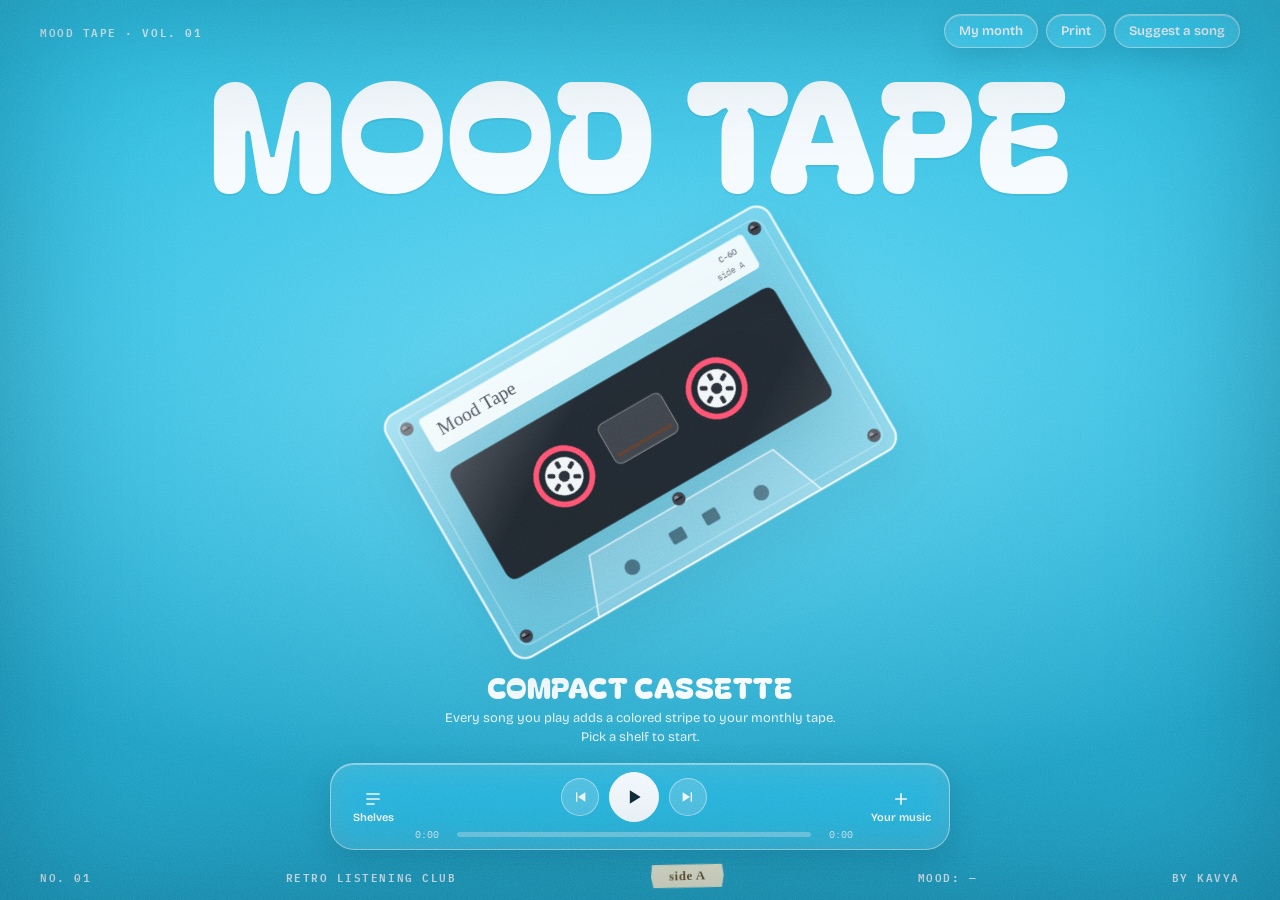
==== commit 068761ad: "Ad-free shelves: stream music from Audius, YouTube only for pasted links Co-Authored-By: Claude Opus" ====
--- a/index.html
+++ b/index.html
@@ -27,7 +27,7 @@
 
   <div class="center">
     <div class="tape" id="cassette" role="button" tabindex="0" aria-label="Play or pause the tape"></div>
-    <aside class="tv glass" id="tv">
+    <aside class="tv glass" id="tv" hidden>
       <div class="tv-screen"><div id="yt"></div><div class="tv-off" id="screenOff">no signal</div></div>
     </aside>
   </div>
@@ -79,7 +79,7 @@
 
 <section class="panel glass" id="panel-byo" hidden role="dialog" aria-modal="true" aria-labelledby="byoH">
   <div class="panel-head"><h3 id="byoH">Your music</h3><button class="x" data-close aria-label="Close">×</button></div>
-  <p class="blurb">First pick how it feels. That color goes on your tape.</p>
+  <p class="blurb">First pick how it feels. That color goes on your tape. YouTube links play in a small video window and may show YouTube ads.</p>
   <div class="chips" id="byoMoods"></div>
   <form class="row" id="linkForm">
     <label class="sr" for="linkIn">YouTube link</label>
--- a/poster.css
+++ b/poster.css
@@ -107,6 +107,7 @@
 .songs{list-style:none;margin:0;padding:0;display:grid;grid-template-columns:repeat(2,minmax(0,1fr));gap:2px 10px;min-height:0;overflow:auto}
 .song{display:grid;grid-template-columns:24px minmax(0,1fr) 10px;gap:10px;align-items:center;width:100%;text-align:left;background:none;border:0;border-radius:12px;padding:7px 8px}
 .song:hover,.song.on{background:var(--glass-strong)}
+.songs .note{grid-column:1 / -1;padding:14px 8px;font-size:14px;opacity:.9;list-style:none}
 .song .n{font:600 11px var(--f-mono);opacity:.75;text-align:center}
 .song b{display:block;font-weight:700;font-size:14px;white-space:nowrap;overflow:hidden;text-overflow:ellipsis}
 .song small{display:block;font-size:12px;opacity:.8;white-space:nowrap;overflow:hidden;text-overflow:ellipsis}
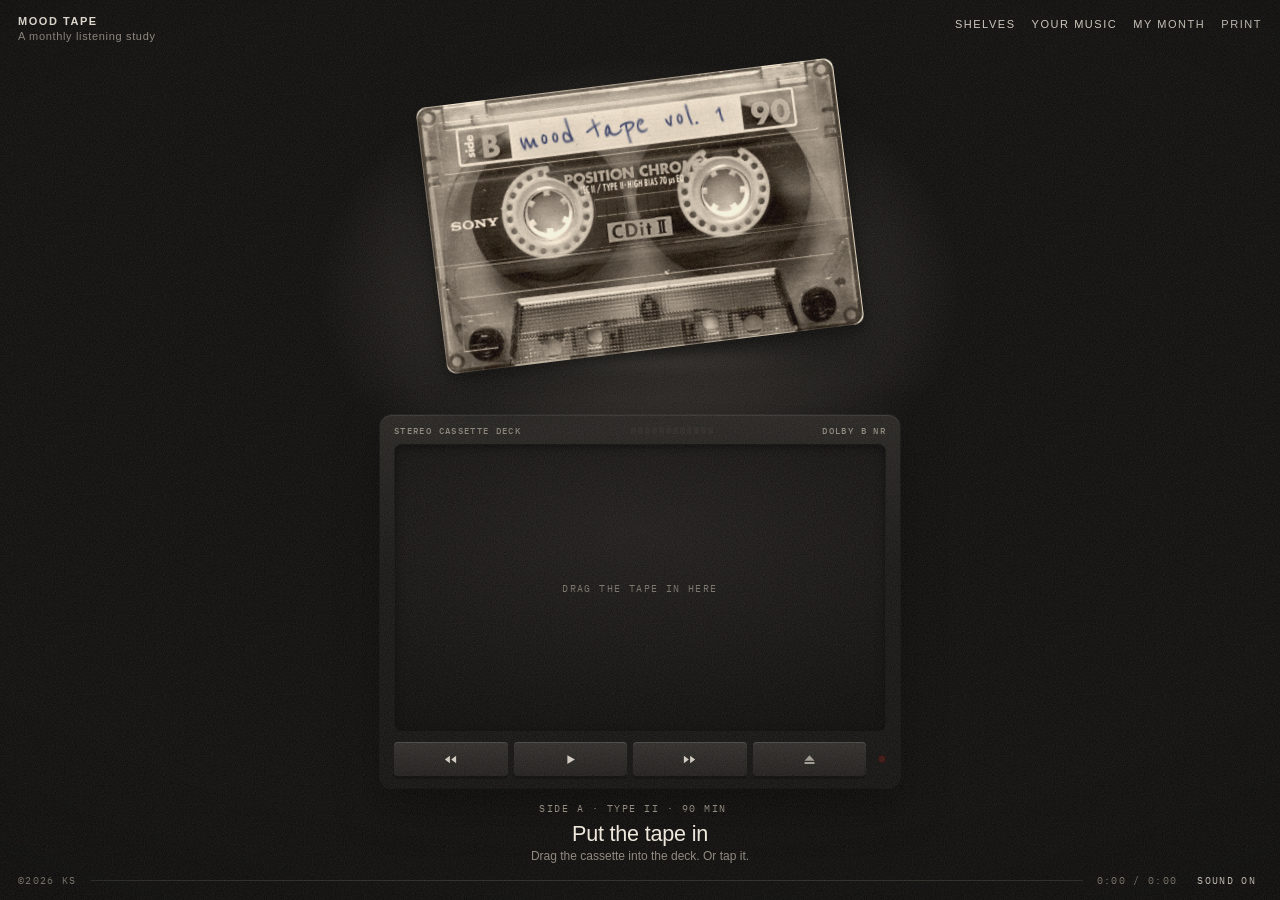
==== commit d963444a: "The insert moment: drag a real cassette into the deck, synthesized sound, reels react to the music C" ====
--- a/index.html
+++ b/index.html
@@ -4,97 +4,98 @@
 <meta charset="utf-8">
 <meta name="viewport" content="width=device-width, initial-scale=1, viewport-fit=cover">
 <title>Mood Tape</title>
-<meta name="description" content="Listen to music and watch your month turn into a cassette of moods.">
+<meta name="description" content="Put a tape in. Every song you play adds a mood stripe to your month.">
 <link rel="preconnect" href="https://fonts.googleapis.com">
 <link rel="preconnect" href="https://fonts.gstatic.com" crossorigin>
-<link rel="stylesheet" href="https://fonts.googleapis.com/css2?family=Bagel+Fat+One&family=Bricolage+Grotesque:opsz,wght@12..96,400;12..96,600;12..96,800&family=IBM+Plex+Mono:wght@400;600&family=Permanent+Marker&display=swap">
-<link rel="stylesheet" href="poster.css">
+<link rel="stylesheet" href="https://fonts.googleapis.com/css2?family=Reenie+Beanie&family=IBM+Plex+Mono:wght@400;500&display=swap">
+<link rel="preload" as="image" href="assets/cassette.jpg">
+<link rel="stylesheet" href="tape.css">
 </head>
 <body>
 <div class="grain" aria-hidden="true"></div>
 
-<div class="poster">
-  <header class="bar">
-    <span class="tiny">MOOD TAPE · VOL. 01</span>
-    <div class="glass-row">
-      <button class="glass pill" data-open="month">My month</button>
-      <a class="glass pill" href="print.html">Print</a>
-      <button class="glass pill hide-sm" id="suggestBtn">Suggest a song</button>
-    </div>
+<div class="page">
+  <header class="top">
+    <div class="mark">MOOD TAPE<br><span>A monthly listening study</span></div>
+    <nav class="menu">
+      <button data-open="shelves">Shelves</button>
+      <button data-open="byo">Your music</button>
+      <button data-open="month">My month</button>
+      <a href="print.html">Print</a>
+    </nav>
   </header>
 
-  <h1 class="title">MOOD TAPE</h1>
+  <main class="stage" id="stage">
+    <div class="spot" aria-hidden="true"></div>
+    <div class="anchor" id="anchor"><div class="pool" aria-hidden="true"></div><div class="big" aria-hidden="true"><small id="bigMeta">Now playing · side A</small><strong id="bigTitle"></strong><span id="bigArtist"></span></div></div>
 
-  <div class="center">
-    <div class="tape" id="cassette" role="button" tabindex="0" aria-label="Play or pause the tape"></div>
-    <aside class="tv glass" id="tv" hidden>
-      <div class="tv-screen"><div id="yt"></div><div class="tv-off" id="screenOff">no signal</div></div>
-    </aside>
-  </div>
-
-  <div class="caption">
-    <h2 id="nowTitle">Compact Cassette</h2>
-    <p id="nowArtist">Every song you play adds a colored stripe to your monthly tape. Pick a shelf to start.</p>
-  </div>
-
-  <div class="dock glass">
-    <button class="ghostbtn" data-open="shelves" aria-label="Open music shelves">
-      <svg viewBox="0 0 24 24"><path d="M4 5h16v2H4zm0 6h16v2H4zm0 6h10v2H4z"/></svg><span>Shelves</span>
-    </button>
-    <div class="player">
-      <div class="ctrls">
-        <button class="ctl" id="prevBtn" aria-label="Previous song"><svg viewBox="0 0 24 24"><path d="M6 5h2v14H6zM20 5v14L9 12z"/></svg></button>
-        <button class="ctl play" id="playBtn" aria-label="Play"><svg viewBox="0 0 24 24" id="playIcon"><path d="M7 4v16l13-8z"/></svg></button>
-        <button class="ctl" id="nextBtn" aria-label="Next song"><svg viewBox="0 0 24 24"><path d="M16 5h2v14h-2zM4 5v14l11-7z"/></svg></button>
-      </div>
-      <div class="progress">
-        <span id="tCur">0:00</span>
-        <div class="bar-track" id="seek" role="slider" aria-label="Song position" aria-valuemin="0" aria-valuemax="100" aria-valuenow="0" tabindex="0"><i id="fill"></i></div>
-        <span id="tDur">0:00</span>
+    <!-- the cassette: a real photo, with its two hubs cut out so they can spin -->
+    <div class="tape out" id="tape" role="button" tabindex="0" aria-label="Cassette. Drag it into the deck, or press Enter to put it in.">
+      <div class="tape-body">
+        <img src="assets/cassette.jpg" alt="" draggable="false">
+        <img class="hub hl" id="hubL" src="assets/reelL.png" alt="" draggable="false">
+        <img class="hub hr" id="hubR" src="assets/reelR.png" alt="" draggable="false">
+        <div class="label"><span class="ink" id="ink">mood tape vol. 1</span></div>
+        <span class="sticker" id="sticker" aria-hidden="true"></span>
       </div>
     </div>
-    <button class="ghostbtn" data-open="byo" aria-label="Add your own music">
-      <svg viewBox="0 0 24 24"><path d="M11 5h2v6h6v2h-6v6h-2v-6H5v-2h6z"/></svg><span>Your music</span>
-    </button>
-  </div>
 
-  <footer class="foot tiny">
-    <span>No. 01</span>
-    <span class="hide-sm">Retro listening club</span>
-    <span class="masking" id="masking">side A</span>
-    <span class="hide-sm" id="moodNow">mood: —</span>
-    <span>by Kavya</span>
+    <div class="deck" id="deck">
+      <div class="deck-top"><span>STEREO CASSETTE DECK</span><span class="vu" id="vu" aria-hidden="true"></span><span>DOLBY B NR</span></div>
+      <div class="slot" id="slot"><span class="slot-hint" id="hint">drag the tape in here</span></div>
+      <div class="door" id="door" aria-hidden="true"><span>AUTO REVERSE</span><span>TYPE II · HIGH</span></div>
+      <div class="keys">
+        <button class="key" id="rewBtn" aria-label="Previous song"><svg viewBox="0 0 24 24"><path d="M11 6v12L3 12zM21 6v12l-8-6z"/></svg></button>
+        <button class="key" id="playBtn" aria-label="Play"><svg viewBox="0 0 24 24" id="playIcon"><path d="M7 5v14l12-7z"/></svg></button>
+        <button class="key" id="ffBtn" aria-label="Next song"><svg viewBox="0 0 24 24"><path d="M13 6v12l8-6zM3 6v12l8-6z"/></svg></button>
+        <button class="key eject" id="ejectBtn" aria-label="Eject the tape"><svg viewBox="0 0 24 24"><path d="M12 5l8 9H4zM4 16h16v3H4z"/></svg></button>
+        <span class="led" id="led" aria-hidden="true"></span>
+      </div>
+    </div>
+  </main>
+
+  <footer class="now">
+    <div class="meta"><span id="sideLine">SIDE A · TYPE II · 90 MIN</span><span id="moodLine"></span></div>
+    <h1 id="nowTitle">Put the tape in</h1>
+    <p id="nowArtist">Drag the cassette into the deck. Or tap it.</p>
+    <div class="spwrap" id="tv" hidden><div id="sp"></div></div>
+    <div class="bottom">
+      <span>©2026 KS</span>
+      <span class="progress" aria-hidden="true"><i id="fill"></i></span>
+      <span><span id="tCur">0:00</span> / <span id="tDur">0:00</span></span>
+      <button id="soundBtn" aria-pressed="true">Sound on</button>
+    </div>
   </footer>
 </div>
 
-<!-- ===== Glass panels (open on top, nothing scrolls on the page) ===== -->
+<!-- ===== panels ===== -->
 <div class="scrim" id="scrim" hidden></div>
 
-<section class="panel glass" id="panel-shelves" hidden role="dialog" aria-modal="true" aria-labelledby="shelvesH">
-  <div class="panel-head"><h3 id="shelvesH">Shelves</h3><button class="x" data-close aria-label="Close">×</button></div>
+<section class="panel" id="panel-shelves" hidden role="dialog" aria-modal="true" aria-labelledby="shelvesH">
+  <div class="panel-head"><h3 id="shelvesH">Shelves</h3><button class="x" data-close aria-label="Close">Close</button></div>
   <div class="tabs" id="tabs" role="tablist" aria-label="Music shelves"></div>
   <p class="blurb" id="blurb"></p>
   <ol class="songs" id="songs"></ol>
 </section>
 
-<section class="panel glass" id="panel-byo" hidden role="dialog" aria-modal="true" aria-labelledby="byoH">
-  <div class="panel-head"><h3 id="byoH">Your music</h3><button class="x" data-close aria-label="Close">×</button></div>
-  <p class="blurb">First pick how it feels. That color goes on your tape. YouTube links play in a small video window and may show YouTube ads.</p>
+<section class="panel" id="panel-byo" hidden role="dialog" aria-modal="true" aria-labelledby="byoH">
+  <div class="panel-head"><h3 id="byoH">Your music</h3><button class="x" data-close aria-label="Close">Close</button></div>
+  <p class="blurb">Pick how it feels first. That color goes on your tape. Spotify plays full songs if you're logged in to Spotify in this browser, and 30-second previews if you're not.</p>
   <div class="chips" id="byoMoods"></div>
   <form class="row" id="linkForm">
-    <label class="sr" for="linkIn">YouTube link</label>
-    <input id="linkIn" type="url" placeholder="Paste any YouTube link" autocomplete="off">
-    <button class="solid" type="submit">Play link</button>
+    <label class="sr" for="linkIn">Spotify link</label>
+    <input id="linkIn" type="url" placeholder="Paste a Spotify song, album or playlist link" autocomplete="off">
+    <button class="btn" type="submit">Use link</button>
   </form>
   <div class="row">
-    <label class="solid outline" for="fileIn">Play a song from my device</label>
+    <label class="btn ghost" for="fileIn">Use a song from my device</label>
     <input id="fileIn" type="file" accept="audio/*" class="sr">
   </div>
   <p class="small">Files stay on your device. Nothing is uploaded.</p>
 </section>
 
-<section class="panel glass wide" id="panel-month" hidden role="dialog" aria-modal="true" aria-labelledby="monthTitle">
-  <div class="panel-head"><h3 id="monthTitle">My month</h3><button class="x" data-close aria-label="Close">×</button></div>
+<section class="panel wide" id="panel-month" hidden role="dialog" aria-modal="true" aria-labelledby="monthTitle">
+  <div class="panel-head"><h3 id="monthTitle">My month</h3><button class="x" data-close aria-label="Close">Close</button></div>
   <div class="stripes" id="stripes"></div>
   <p class="insight" id="insight"></p>
   <div class="legend" id="legend"></div>
@@ -108,18 +109,19 @@
     <div>
       <h4>Recently on your tape</h4>
       <ol class="recent" id="recent"></ol>
-      <a class="solid mt" href="print.html">Print my tape</a>
+      <a class="btn mt" href="print.html">Print my tape</a>
     </div>
   </div>
 </section>
 
-<p class="warn glass" id="fileWarn" hidden>Opened straight from your computer, so YouTube songs won't play. Use the live site link.</p>
+<p class="warn" id="fileWarn" hidden>Opened straight from your computer, so some songs may not play. Use the live site link.</p>
 <div class="toast" id="toast" role="status" aria-live="polite"></div>
-<audio id="audio" preload="metadata"></audio>
+<audio id="audio" preload="metadata" crossorigin="anonymous"></audio>
 
 <script src="songs.js"></script>
 <script src="shared.js"></script>
+<script src="sound.js"></script>
 <script src="app.js"></script>
-<script src="https://www.youtube.com/iframe_api"></script>
+<script src="https://open.spotify.com/embed/iframe-api/v1" async></script>
 </body>
 </html>
--- a/tape.css
+++ b/tape.css
@@ -0,0 +1,190 @@
+/* Mood Tape: a real cassette under a warm spotlight, on black, with film grain and tiny type.
+   One screen, no scrolling. The tape is the interface. */
+:root{
+  --bg:#0B0A09; --paper:#EDE6DA; --muted:#8C857A; --line:rgba(237,230,218,.14);
+  --mood:#E8DCC4;                          /* light color of the current mood */
+  --deck:#141312; --deck2:#1E1C1A;
+  --f-ui:"Helvetica Neue",Helvetica,Arial,system-ui,sans-serif;
+  --f-mono:"IBM Plex Mono",ui-monospace,Menlo,monospace;
+  --f-pen:"Reenie Beanie","Bradley Hand","Segoe Print",cursive;
+  color-scheme:dark;
+}
+*{box-sizing:border-box}
+[hidden]{display:none!important}
+html,body{height:100%;margin:0;overflow:hidden;background:var(--bg)}
+body{color:var(--paper);font-family:var(--f-ui);-webkit-font-smoothing:antialiased;touch-action:manipulation}
+button,input{font:inherit;color:inherit}
+button{cursor:pointer;background:none;border:0}
+:focus-visible{outline:1px solid var(--paper);outline-offset:3px}
+.sr{position:absolute;width:1px;height:1px;overflow:hidden;clip:rect(0 0 0 0);white-space:nowrap}
+
+/* film grain + vignette */
+.grain{position:fixed;inset:-50%;pointer-events:none;z-index:50;opacity:.16;mix-blend-mode:screen;
+  background-image:url("data:image/svg+xml;utf8,<svg xmlns='http://www.w3.org/2000/svg' width='200' height='200'><filter id='n'><feTurbulence type='fractalNoise' baseFrequency='.9' numOctaves='2' stitchTiles='stitch'/><feColorMatrix values='0 0 0 0 1  0 0 0 0 .95  0 0 0 0 .85  0 0 0 .7 0'/></filter><rect width='100%' height='100%' filter='url(%23n)'/></svg>");
+  animation:grain .9s steps(3) infinite}
+@keyframes grain{0%{transform:translate(0,0)}33%{transform:translate(-2%,1%)}66%{transform:translate(1%,-2%)}100%{transform:translate(0,0)}}
+body::after{content:"";position:fixed;inset:0;pointer-events:none;z-index:49;background:radial-gradient(120% 90% at 50% 45%,transparent 55%,rgba(0,0,0,.65))}
+
+/* ---------- layout ---------- */
+.page{height:100%;display:flex;flex-direction:column;
+  padding:calc(14px + env(safe-area-inset-top)) max(18px,env(safe-area-inset-right)) calc(12px + env(safe-area-inset-bottom)) max(18px,env(safe-area-inset-left))}
+.top{display:flex;justify-content:space-between;align-items:flex-start;gap:16px;flex:none;position:relative;z-index:10}
+.mark{font-size:11px;font-weight:700;letter-spacing:.14em;line-height:1.35}
+.mark span{font-weight:400;letter-spacing:.06em;color:var(--muted);text-transform:none}
+.menu{display:flex;flex-wrap:wrap;justify-content:flex-end;gap:2px 16px}
+.menu button,.menu a{font-size:11px;letter-spacing:.14em;text-transform:uppercase;color:var(--paper);text-decoration:none;padding:4px 0;opacity:.85}
+.menu button:hover,.menu a:hover{opacity:1;text-decoration:underline;text-underline-offset:4px}
+
+.stage{position:relative;flex:1 1 auto;min-height:0;display:flex;flex-direction:column;align-items:center;justify-content:flex-end;gap:clamp(10px,3vh,34px);padding-bottom:6px}
+.spot{position:absolute;left:50%;top:-10%;width:min(900px,140vw);height:85%;transform:translateX(-50%);pointer-events:none;
+  background:radial-gradient(closest-side,color-mix(in srgb,var(--mood) 26%,transparent),transparent 72%);transition:background 1s,opacity .8s;opacity:var(--spot,1)}
+.anchor{position:relative;flex:1 1 auto;min-height:0;width:100%;display:flex;align-items:center;justify-content:center}
+.pool{position:absolute;left:50%;bottom:4%;width:min(360px,70vw);height:28px;transform:translateX(-50%);border-radius:50%;
+  background:radial-gradient(closest-side,color-mix(in srgb,var(--mood) 45%,#fff 10%),transparent);opacity:.32;filter:blur(6px);transition:opacity .5s}
+.inserted .pool{opacity:.05}
+/* when the tape is in, the empty space shows what's playing, in big type */
+.big{position:absolute;inset:0;display:flex;flex-direction:column;align-items:center;justify-content:center;text-align:center;gap:8px;padding:0 4%;
+  opacity:0;transform:translateY(10px);transition:opacity .6s .5s,transform .6s .5s;pointer-events:none}
+.inserted .big{opacity:1;transform:none}
+.big small{font:400 10px var(--f-mono);letter-spacing:.2em;text-transform:uppercase;color:var(--muted)}
+.big strong{font-weight:500;font-size:clamp(26px,6vh,64px);letter-spacing:-.03em;line-height:1;max-width:16ch;text-wrap:balance;overflow-wrap:anywhere}
+.big span{font-size:13px;color:var(--muted)}
+.inserted .now h1,.inserted .now p{visibility:hidden}
+
+/* ---------- the cassette ---------- */
+.tape{position:absolute;z-index:5;left:0;top:0;width:300px;aspect-ratio:1098/700;cursor:grab;touch-action:none;user-select:none;-webkit-user-select:none;
+  transition:left .55s cubic-bezier(.2,.9,.25,1),top .55s cubic-bezier(.2,.9,.25,1),width .55s cubic-bezier(.2,.9,.25,1),translate .55s cubic-bezier(.2,.9,.25,1),rotate .55s cubic-bezier(.2,.9,.25,1);
+  rotate:-7deg;container-type:inline-size}
+.tape.dragging{transition:none;cursor:grabbing}
+.tape.in{rotate:0deg;cursor:default}
+.tape.pop{animation:pop .5s cubic-bezier(.2,1.6,.4,1)}
+@keyframes pop{0%{scale:1}35%{scale:1.04}100%{scale:1}}
+.tape-body{position:relative;width:100%;height:100%;border-radius:2.4%/3.8%;overflow:hidden;
+  box-shadow:0 30px 50px rgba(0,0,0,.6),0 6px 12px rgba(0,0,0,.5);animation:bob 4s ease-in-out infinite}
+.tape.in .tape-body,.tape.dragging .tape-body{animation:none}
+@keyframes bob{0%,100%{transform:translateY(0)}50%{transform:translateY(-8px)}}
+.tape-body img{display:block;width:100%;height:100%;object-fit:cover;filter:sepia(.25) contrast(1.05) brightness(.95);pointer-events:none}
+.hub{position:absolute;width:14.57%;height:auto;aspect-ratio:1;top:33.71%;will-change:transform}
+.hub.hl{left:21.22%}.hub.hr{left:63.02%}
+.tape-body img.hub{width:14.57%;height:auto;object-fit:contain;filter:sepia(.25) contrast(1.05) brightness(.95)}
+/* handwriting on the paper label */
+.label{position:absolute;left:21.6%;top:10%;width:55%;height:13%;display:flex;align-items:center;padding-left:2%;overflow:hidden}
+.ink{font-family:var(--f-pen);font-size:9cqw;line-height:1;color:#1b2b6e;mix-blend-mode:multiply;white-space:nowrap;rotate:-1.5deg;opacity:.9;
+  clip-path:inset(0 0 0 0);transition:clip-path .9s steps(18)}
+.ink.wiping{clip-path:inset(0 100% 0 0);transition:clip-path .25s}
+.sticker{position:absolute;left:5.5%;top:29%;width:5.6%;aspect-ratio:1;border-radius:50%;background:var(--mood);box-shadow:inset 0 0 0 1px rgba(0,0,0,.15);opacity:0;transition:opacity .4s,background .6s}
+.has-song .sticker{opacity:.9}
+
+/* ---------- the deck ---------- */
+.deck{position:relative;z-index:3;flex:none;width:min(520px,92vw);padding:10px 14px 12px;border-radius:12px;
+  background:linear-gradient(180deg,#24221f,#141312 40%,#100f0e);box-shadow:0 1px 0 rgba(255,255,255,.08) inset,0 20px 40px rgba(0,0,0,.6),0 0 0 1px rgba(255,255,255,.05)}
+.deck.shake{animation:shake .32s cubic-bezier(.3,.7,.4,1)}
+@keyframes shake{0%{transform:translateY(0)}20%{transform:translateY(4px)}45%{transform:translateY(-2px)}70%{transform:translateY(1px)}100%{transform:none}}
+.deck-top{display:flex;justify-content:space-between;align-items:center;gap:10px;font:500 8.5px var(--f-mono);letter-spacing:.16em;color:var(--muted);margin-bottom:8px}
+.vu{display:flex;gap:2px}
+.vu i{width:5px;height:7px;border-radius:1px;background:#2a2622;transition:background .06s}
+.vu i.on{background:#7fd38a}
+.vu i.on.hot{background:#f0b44a}
+.vu i.on.peak{background:#ff5a4a}
+.slot{position:relative;width:100%;aspect-ratio:1098/700;max-height:min(330px,32vh);margin:0 auto;border-radius:8px;
+  background:radial-gradient(120% 90% at 50% 30%,#1b1918,#070606);box-shadow:inset 0 2px 10px rgba(0,0,0,.9),inset 0 0 0 1px rgba(255,255,255,.06);display:grid;place-items:center}
+.slot-hint{font:400 10px var(--f-mono);letter-spacing:.14em;text-transform:uppercase;color:var(--muted);opacity:.8;transition:opacity .3s}
+.deck.ready .slot{box-shadow:inset 0 2px 10px rgba(0,0,0,.9),inset 0 0 0 1px color-mix(in srgb,var(--mood) 70%,#fff),0 0 24px color-mix(in srgb,var(--mood) 35%,transparent)}
+.inserted .slot-hint{opacity:0}
+.door{position:absolute;z-index:6;pointer-events:none;border-radius:8px;opacity:0;transform:translateY(-6px);transition:opacity .25s,transform .25s;
+  background:linear-gradient(160deg,rgba(255,255,255,.14),rgba(255,255,255,.02) 35%,rgba(0,0,0,.25) 70%),rgba(15,13,12,.28);
+  box-shadow:inset 0 0 0 1px rgba(255,255,255,.12),inset 0 0 0 7px rgba(10,9,8,.85);
+  display:flex;justify-content:space-between;align-items:flex-end;padding:12px 14px;font:500 7.5px var(--f-mono);letter-spacing:.16em;color:rgba(237,230,218,.55)}
+.inserted .door{opacity:1;transform:none}
+.keys{display:flex;align-items:center;gap:6px;margin-top:10px}
+.key{flex:1;height:34px;display:grid;place-items:center;border-radius:4px;background:linear-gradient(#2c2a27,#1d1b19);
+  box-shadow:0 3px 0 #0a0909,inset 0 1px 0 rgba(255,255,255,.12);transition:transform .06s,box-shadow .06s}
+.key svg{width:15px;height:15px;fill:var(--paper);opacity:.85}
+.key:active,.key.down{transform:translateY(3px);box-shadow:0 0 0 #0a0909,inset 0 1px 0 rgba(255,255,255,.06)}
+.key.eject svg{opacity:.6}
+.led{width:8px;height:8px;border-radius:50%;background:#3a1210;margin-left:6px;flex:none;box-shadow:inset 0 0 0 1px rgba(0,0,0,.4)}
+.playing .led{background:#ff4a3a;box-shadow:0 0 8px #ff4a3a}
+
+/* ---------- caption + bottom ---------- */
+.now{flex:none;text-align:center;position:relative;z-index:10;padding-top:8px}
+.meta{display:flex;justify-content:center;gap:14px;font:400 9.5px var(--f-mono);letter-spacing:.16em;color:var(--muted);text-transform:uppercase}
+#moodLine i{display:inline-block;width:7px;height:7px;border-radius:50%;margin-right:6px;background:var(--mood);vertical-align:0}
+.now h1{margin:6px auto 2px;font-size:clamp(17px,2.4vh,22px);font-weight:500;letter-spacing:-.01em;max-width:30ch;white-space:nowrap;overflow:hidden;text-overflow:ellipsis}
+.now p{margin:0;font-size:12px;color:var(--muted);white-space:nowrap;overflow:hidden;text-overflow:ellipsis}
+.now p a{color:inherit}
+.spwrap{width:min(420px,100%);margin:8px auto 0;border-radius:12px;overflow:hidden}
+.spwrap iframe,#sp{display:block;width:100%;height:80px;border:0}
+.bottom{display:flex;align-items:center;gap:14px;margin-top:10px;font:400 9.5px var(--f-mono);letter-spacing:.14em;color:var(--muted);text-transform:uppercase;font-variant-numeric:tabular-nums}
+.progress{flex:1;height:1px;background:var(--line);position:relative}
+.progress i{position:absolute;left:0;top:-1px;height:3px;width:0;background:var(--paper)}
+#soundBtn{font:inherit;letter-spacing:inherit;color:var(--paper);text-transform:uppercase}
+
+/* ---------- panels ---------- */
+.scrim{position:fixed;inset:0;z-index:20;background:rgba(0,0,0,.55);backdrop-filter:blur(3px);-webkit-backdrop-filter:blur(3px)}
+.panel{position:fixed;z-index:21;left:50%;top:50%;transform:translate(-50%,-50%);width:min(560px,calc(100vw - 28px));max-height:calc(100dvh - 40px);
+  background:#151311;border:1px solid var(--line);border-radius:14px;padding:20px;display:flex;flex-direction:column;gap:12px;overflow:hidden;box-shadow:0 30px 80px rgba(0,0,0,.6)}
+.panel.wide{width:min(800px,calc(100vw - 28px))}
+.panel-head{display:flex;justify-content:space-between;align-items:baseline}
+.panel h3{margin:0;font:700 11px var(--f-ui);letter-spacing:.16em;text-transform:uppercase}
+.panel h4{margin:0 0 8px;font:500 10px var(--f-mono);letter-spacing:.14em;text-transform:uppercase;color:var(--muted)}
+.x{font:400 10px var(--f-mono);letter-spacing:.14em;text-transform:uppercase;color:var(--muted)}
+.x:hover{color:var(--paper)}
+.blurb,.small{margin:0;font-size:13px;line-height:1.5;color:var(--muted)}
+.tabs{display:flex;flex-wrap:wrap;gap:6px}
+.tab{display:flex;align-items:center;gap:7px;border:1px solid var(--line);border-radius:999px;padding:6px 11px;font-size:12px}
+.tab i{width:8px;height:8px;border-radius:50%}
+.tab[aria-selected="true"]{background:var(--paper);color:#111;border-color:var(--paper)}
+.songs{list-style:none;margin:0;padding:0;overflow:auto;min-height:0}
+.song{display:grid;grid-template-columns:26px minmax(0,1fr) 8px;gap:12px;align-items:center;width:100%;text-align:left;padding:9px 6px;border-bottom:1px solid var(--line)}
+.song:hover,.song.on{background:rgba(237,230,218,.05)}
+.song .n{font:400 10px var(--f-mono);color:var(--muted)}
+.song b{display:block;font-weight:500;font-size:14px;white-space:nowrap;overflow:hidden;text-overflow:ellipsis}
+.song small{display:block;font-size:12px;color:var(--muted);white-space:nowrap;overflow:hidden;text-overflow:ellipsis}
+.song .dot{width:8px;height:8px;border-radius:50%}
+.songs .note{padding:16px 6px;color:var(--muted);font-size:13px}
+.chips{display:flex;flex-wrap:wrap;gap:6px}
+.chip{display:inline-flex;align-items:center;gap:7px;border:1px solid var(--line);border-radius:999px;padding:7px 12px;font-size:12px}
+.chip i{width:8px;height:8px;border-radius:50%}
+.chip[aria-pressed="true"]{background:var(--paper);color:#111}
+.row{display:flex;flex-wrap:wrap;gap:8px;align-items:center}
+.row input[type=url]{flex:1 1 220px;min-width:0;background:#0d0c0b;border:1px solid var(--line);border-radius:10px;padding:11px 12px;font-size:14px}
+.row input::placeholder{color:var(--muted)}
+.btn{display:inline-flex;align-items:center;justify-content:center;background:var(--paper);color:#111;border-radius:999px;padding:10px 16px;font-size:13px;font-weight:600;text-decoration:none;cursor:pointer}
+.btn.ghost{background:none;color:var(--paper);border:1px solid var(--line)}
+.mt{margin-top:16px}
+.stripes{display:flex;height:36px;border-radius:6px;overflow:hidden;background:#0d0c0b;flex:none}
+.stripes i{flex:1 1 0;min-width:2px}
+.stripes .empty{flex:1;display:grid;place-items:center;font-size:12px;color:var(--muted)}
+.insight{margin:0;font-size:16px;font-weight:500}
+.legend{display:flex;flex-wrap:wrap;gap:4px 12px;font-size:12px;color:var(--muted)}
+.legend span{display:inline-flex;align-items:center;gap:6px}
+.legend i{width:8px;height:8px;border-radius:2px}
+.month-grid{display:grid;grid-template-columns:1fr 1fr;gap:24px;min-height:0;overflow:auto}
+.cal{display:grid;grid-template-columns:repeat(7,minmax(0,1fr));gap:4px;max-width:280px}
+.cal span{aspect-ratio:1;border-radius:5px;border:1px dashed var(--line);display:grid;place-items:center;font:400 9px var(--f-mono);color:var(--muted)}
+.cal span.has{border:0;color:#111}
+.cal span.today{box-shadow:0 0 0 1px var(--paper)}
+.recent{list-style:none;margin:0;padding:0}
+.recent li{display:grid;grid-template-columns:8px minmax(0,1fr) auto;gap:10px;align-items:center;padding:8px 0;border-bottom:1px solid var(--line);font-size:13px}
+.recent li i{width:8px;height:8px;border-radius:50%}
+.recent li span{white-space:nowrap;overflow:hidden;text-overflow:ellipsis}
+.recent li small{font:400 10px var(--f-mono);color:var(--muted)}
+.recent .none{display:block;color:var(--muted);border:0}
+
+.warn{position:fixed;top:60px;left:50%;transform:translateX(-50%);z-index:30;background:#2a2118;border:1px solid var(--line);border-radius:10px;padding:10px 14px;font-size:12px;width:min(520px,calc(100vw - 28px));text-align:center}
+.toast{position:fixed;left:50%;top:calc(56px + env(safe-area-inset-top));transform:translate(-50%,-8px);opacity:0;z-index:40;
+  background:var(--paper);color:#111;padding:8px 14px;border-radius:999px;font-size:12px;font-weight:600;transition:all .25s;pointer-events:none;max-width:calc(100% - 32px);text-align:center}
+.toast.show{opacity:1;transform:translate(-50%,0)}
+
+@media (max-width:600px){
+  .menu{gap:2px 12px;max-width:60%}
+  .month-grid{grid-template-columns:1fr}
+  .deck-top span:first-child{display:none}
+  .meta #sideLine{display:none}
+}
+@media (max-height:640px){ .now p{display:none} }
+@media (prefers-reduced-motion:reduce){
+  .grain,.tape-body{animation:none}
+  .deck.shake,.tape.pop{animation:none}
+  .tape{transition-duration:.01s}
+}
